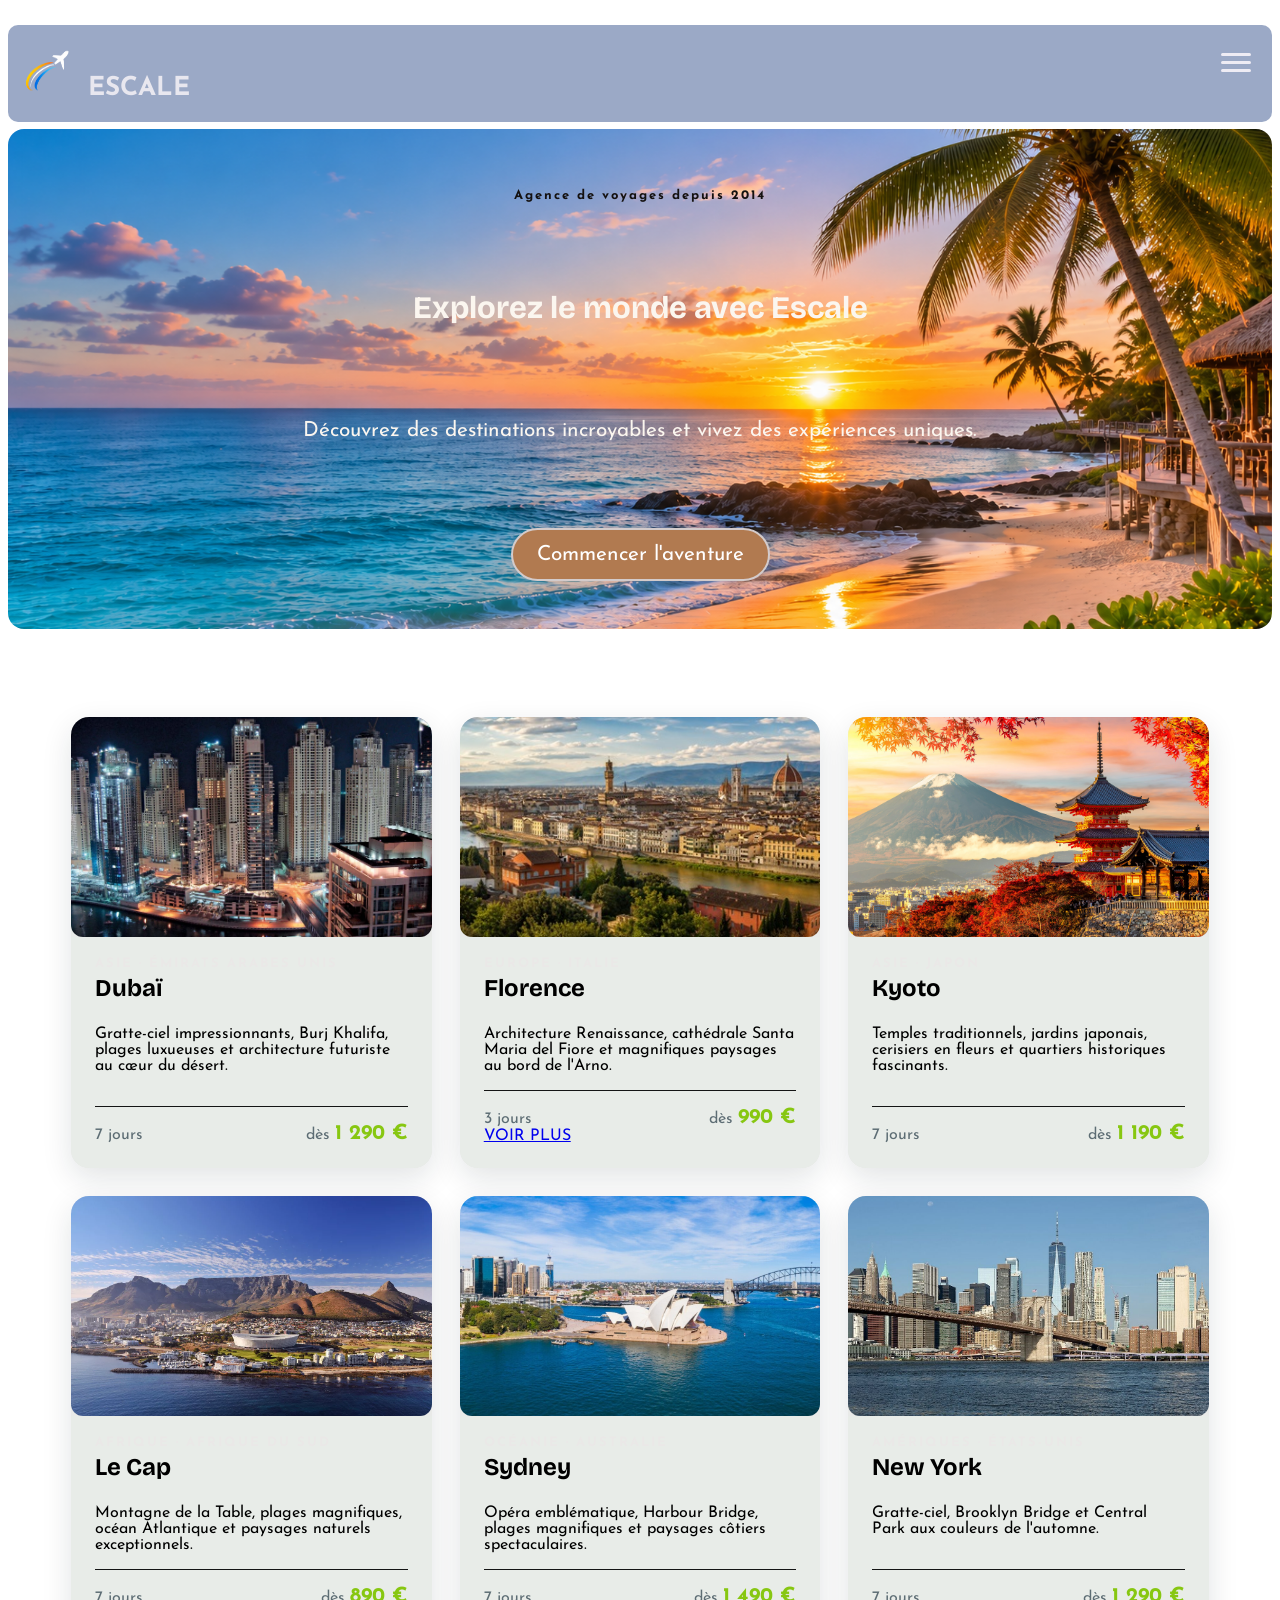
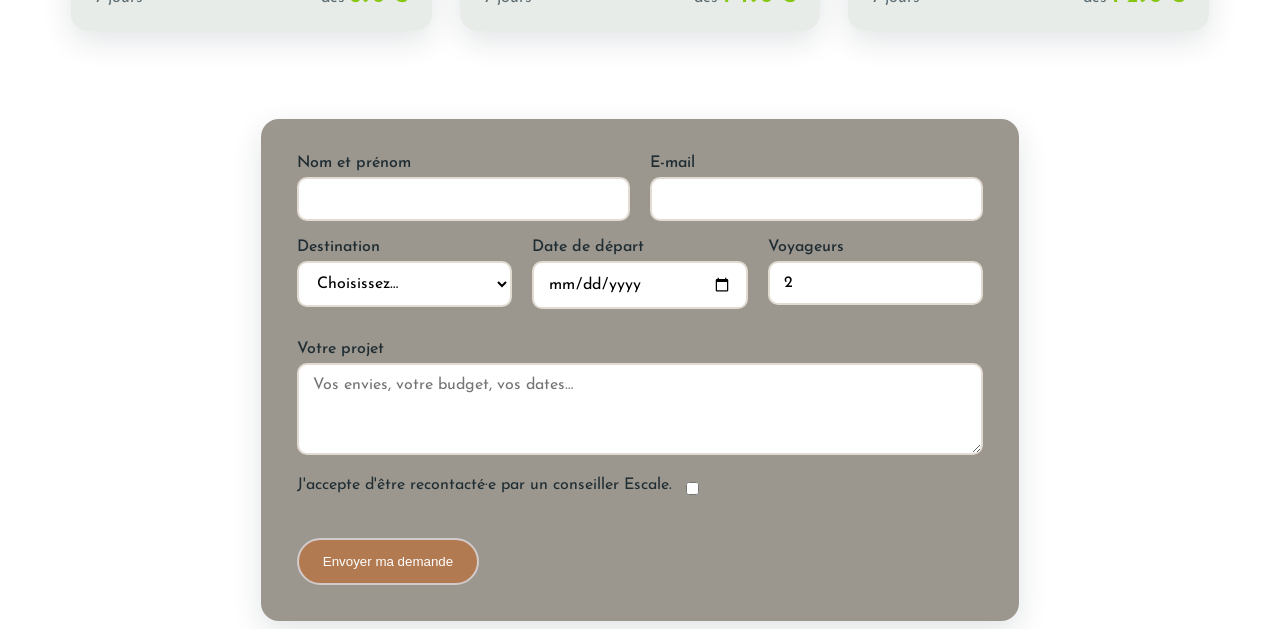
==== index.html @ 0f48ea30 "commit 2" ====
<!DOCTYPE html>
<html lang="en">
   <head>
      <meta charset="UTF-8">
      <meta name="viewport" content="width=device-width, initial-scale=1.0">
      <link rel="preconnect" href="https://fonts.googleapis.com">
      <link rel="preconnect" href="https://fonts.gstatic.com" crossorigin>
      <link href="https://fonts.googleapis.com/css2?family=Bricolage+Grotesque :opsz,wght@12..96,200..800&family=Josefin+Sans:ital,wght@0,100..700;1,100..700&display=swap" rel="stylesheet"> 
      <title>Bachir</title>
      <link rel="icon" href="img/logo.png">
      <link rel="stylesheet" href="css/style.css">
      <meta name="Agence" content="Un site de voyage">
      <script src="js/script.js" defer></script> 
   </head>
   <body>
       <header>
           <a href="#" class="logo">
                <img src="img/logo.png" alt="" width="50" height="50">
                <span>Escale</span>
           </a>
  
            <button class="burger">
             <span></span>
              <span></span>
             <span></span>
            </button>
    
            <button class="Fermer" id="Fermer">
              <svg xmlns="http://www.w3.org/2000/svg" viewBox="0 0 24 24" height="24px" width="24px" fill="#000000">
              <path d="M6.4,19L5,17.6L10.6,12L5,6.4L6.4,5L12,10.6L17.6,5L19,6.4L13.4,12L19,17.6L17.6,19L12,13.4L6.4,19Z"/>
              </svg>
            </button>

            <nav class="menu" id="menu" >
                <ul>
                  <li><a href="#Accueil">Accueil</a></li>
                  <li><a href="#destinations">Destinations</a></li>
                  <li><a href="#apropos">À propos</a></li>
                  <li><a href="#FAQ">Contact</a></li>
                </ul>
            </nav> 
       </header>
        <main>
            <section class="hero" id="Accueil">
                <div> <p class="surtitre">Agence de voyages depuis 2014</p></div>
                <div > <h1>Explorez le monde avec Escale</h1></div>
                <div><p class="hero-texte"> Découvrez des destinations incroyables et vivez des expériences uniques.</p></div>
                <div>  <a href="#destinations" class="bouton">Commencer l'aventure</a></div>
            </section>

            <section id="destinations">
               <div class="cartes"> 
                  
                    <article class="carte">
                      <img src="img/dubai0.webp" alt="La skyline de Dubaï avec le Burj Khalifa et les gratte-ciel modernes" width="1200" height="800" loading="lazy">
                       <div class="carte-contenu">
                           <p class="etiquette">Asie · Émirats arabes unis</p>
                           <h3>Dubaï</h3>
                           <p>Gratte-ciel impressionnants, Burj Khalifa, plages luxueuses et architecture futuriste au cœur du désert.</p>
                           <p class="prix"><span>7 jours</span> <span>dès <strong>1 290 €</strong></span></p>
                       </div>
                    </article>

                    <article class="carte">
                       <img src="img/florence0.jpg" alt="La cathédrale Santa Maria del Fiore et les toits historiques de Florence" width="1200" height="800" loading="lazy">
                       <div class="carte-contenu">
                           <p class="etiquette">Europe · Italie</p>
                          <h3>Florence</h3>
                          <p>Architecture Renaissance, cathédrale Santa Maria del Fiore et magnifiques paysages au bord de l'Arno.</p>
                          <p class="prix"> <span>3 jours</span><span>dès <strong>990 €</strong></span></p>
                          <a href="destination1.html">VOIR PLUS</a>
                       </div>
                   </article>

                    <article class="carte">
                      <img src="img/kyoto.jpg" alt="Temple traditionnel et pagode dans les rues historiques de Kyoto" width="1200" height="800" loading="lazy">
                       <div class="carte-contenu">
                          <p class="etiquette">Asie · Japon</p>
                          <h3>Kyoto</h3>
                          <p>Temples traditionnels, jardins japonais, cerisiers en fleurs et quartiers historiques fascinants.</p>
                          <p class="prix"><span>7 jours</span> <span>dès <strong>1 190 €</strong></span></p>
                       </div>
                   </article>

                   <article class="carte">
                       <img src="img/cap.webp" alt="Le Cap en Afrique du Sud avec la montagne de la Table et l'océan" width="1200" height="800" loading="lazy">
                       <div class="carte-contenu">
                           <p class="etiquette">Afrique · Afrique du Sud</p>
                           <h3>Le Cap</h3>
                           <p>Montagne de la Table, plages magnifiques, océan Atlantique et paysages naturels exceptionnels.</p>
                           <p class="prix"><span>7 jours</span> <span>dès <strong>890 €</strong></span></p>
                        </div>
                   </article>

                   <article class="carte">
                      <img src="img/sydney.jpg" alt="L'opéra de Sydney et le Harbour Bridge au bord de la baie" width="1200" height="800" loading="lazy">
                       <div class="carte-contenu">
                           <p class="etiquette">Océanie · Australie</p>
                           <h3>Sydney</h3>
                           <p>Opéra emblématique, Harbour Bridge, plages magnifiques et paysages côtiers spectaculaires.</p>
                           <p class="prix"><span>7 jours</span> <span>dès <strong>1 490 €</strong></span></p>
                       </div>
                    </article>

                   <article class="carte">
                      <img src="img/new-york.jpg" alt="Le pont de Brooklyn et les gratte-ciel de Manhattan" width="1200" height="800" loading="lazy">
                      <div class="carte-contenu">
                          <p class="etiquette">Amériques · États-Unis</p>
                          <h3>New York</h3>
                          <p>Gratte-ciel, Brooklyn Bridge et Central Park aux couleurs de l'automne.</p>
                          <p class="prix"><span>7 jours</span> <span>dès <strong>1 290 €</strong></span></p>
                          </div>
                   </article>

                </div>
            </section> 
            <form class="formulaire" id="formulaire" action="#">
               <div class="ligne">
                   <div class="champ">
                       <label for="nom">Nom et prénom</label>
                       <input type="text" id="nom" name="nom" autocomplete="name" required>
                   </div>
                   <div class="champ">
                       <label for="email">E-mail</label>
                       <input type="email" id="email" name="email" autocomplete="email" required>
                    </div>
                </div>
                <div class="ligne">
                   <div class="champ">
                       <label for="destination">Destination</label>
                       <select id="destination" name="destination" required>
                           <option value="">Choisissez…</option>
                           <option value="kyoto">Kyoto</option>
                           <option value="dubai">Dubaï</option>
                           <option value="florence">Florence</option>
                           <option value="le-cap">Le Cap</option>
                           <option value="sydney">Sydney</option>
                           <option value="new-york">New York</option>
                           <option value="autre">Autre / je ne sais pas encore</option>
                       </select>
                       <p class="erreur" id="erreur-destination"></p>
                   </div>
                   <div class="champ">
                       <label for="depart">Date de départ</label>
                       <input type="date" id="depart" name="depart">
                   </div>
                   <div class="champ">
                       <label for="voyageurs">Voyageurs</label>
                       <input type="number" id="voyageurs" name="voyageurs" min="1" max="7" value="2">
                   </div>
                </div>
                <div class="champ">
                  <label for="message">Votre projet</label>
                  <textarea id="message" name="message" rows="4" placeholder="Vos envies, votre budget, vos dates…"></textarea>
                </div>
                <div class="case">
                    <label for="accord">J'accepte d'être recontacté·e par un conseiller Escale.</label>
                    <input type="checkbox" id="accord" name="accord" required>
                </div>
                <button class="bouton" type="submit">Envoyer ma demande</button>
            </form>
       </main>
       <footer>
        
       </footer>
    </body>
</html>
---- css/style.css ----
:root {
  --primaire: #74a40b;
  --accent: #87c711;
  --sombre: #10242b;
  --sable: #fbf6ef;
  --texte: #1f2d33;
  --gris: #5d6d74;
  --titres: "Playfair Display", Georgia, serif;
  --corps: "Poppins", Arial, sans-serif;
  --rayon: 18px;
  --ombre: 0 10px 30px rgba(16, 36, 43, 0.12);
}

body {
    font-family: "Josefin Sans", sans-serif;
}

h1, h2, h3 {
    font-family: "Bricolage Grotesque", sans-serif;
}



/* RÈGLES GÉNÉRALES */
* {
    box-sizing: border-box;
}

/* HEADER */
header {
    display: flex;
    justify-content: space-between;
    align-items: start;
    padding: 20px 1%;
    position: relative;
    background-color: #9ba9c6;
    border-radius: 10px;
    position: sticky;
    top: 0px;
    z-index: 100;
    margin-bottom:none;
    margin-top: 2%;
}

/* LOGO */
.logo {
    font-size: 26px;
    font-weight: bold;
    text-decoration: none;
}
.logo span{
    background-color: none ;
    border-radius: 16px;
    padding: 9px;
    color: #e8e7ef;
    text-transform: uppercase;
}


/* BOUTON BURGER */
.burger {
    display: flex;
    flex-direction: column;
    gap: 5px;
    padding: 8px;
    border: none;
    background: none;
    cursor: pointer;
}
.burger.out{
    display: none;
}

.burger span {
    display: block;
    width: 30px;
    height: 3px;
    background-color: #eeecf4;
    border-radius: 5px;
}
.Fermer {
    display: none;
}
.Fermer.int{
    display: block;
}


/* MENU */
.menu {
    display: none;
    position: absolute;
    top: 60%;
    right: 0%;
    width: 150px;
    padding: 12px;
    background-color: #b3c5d1;
    opacity: 0.85;
    border: 2px solid #e8e7ef;
    border-radius: 12px;
    z-index: 100;
    
}

/* OUVERTURE DU MENU */
.menu.ouvert {
    display: block;
}

/* LISTE */
.menu ul {
    list-style: none;
    margin: 0;
    padding: 0;
}

/* LIENS */
.menu a {
    display: block;
    padding: 14px;
    color: #0e0d10;
    text-decoration: none;
    border-radius: 8px;
    transition: background-color 0.3s, color 0.3s;
}

/* SURVOL */
.menu a:hover {
    background-color: #7d0a36;
    color: white;
}


.hero {
    display: flex;
    flex-direction: column;
    justify-content: space-evenly;
    align-items: center;
    background: url("../img/vue.png");
    background-size: cover;
    background-position: center;
    border-radius: 16px;
    height: 500px;
    margin-top: 0.5%;
    font-size: 130%;
    color: #fbf6ef;
    margin-bottom: 2%;
}
.bouton{
    text-decoration: none;
    padding: 10px;
    background: transparent;
    border-radius: 30px;
    border: 2px solid rgb(211, 203, 203);
    color: #e8e7ef;
}
.bouton:hover{
    background: #1f2d33;
}
#destinations{
   display: flex;
   justify-content: center;
   align-items: center;
}
#destinations h2 {
    border-radius: 16px;
    background-color: #87c711;
    margin-bottom: 5%;
}



.cartes {
  display: flex;
  flex-wrap: wrap;
  gap: 28px;
  margin: 5%;
}

.carte {
  flex: 1 1 300px;
  display: flex;
  flex-direction: column;
  overflow: auto;
  border-radius: var(--rayon);
  background: rgb(233, 234, 232);
  box-shadow: var(--ombre);
  transition: transform 0.3s;
}

.carte:hover {
  transform: translateY(6px);
}

.carte img {
  width: 100%;
  height: 220px;
  object-fit: cover;
  border-radius: 12px;
}

.carte-contenu {
  flex: 1;
  display: flex;
  flex-direction: column;
  padding: 20px 24px 24px;
  background: #e8ece8;
}

.etiquette {
  margin: 0;
  color: var(--primaire);
  font-size: 0.8rem;
  font-weight: 600;
  letter-spacing: 0.08em;
  text-transform: uppercase;
}

.carte h3 {
  margin: 4px 0 8px;
  font-size: 1.5rem;
}

.prix {
  display: flex;
  justify-content: space-between;
  align-items: baseline;
  margin: 16px 0 0;
  margin-top: auto;
  padding-top: 16px;
  border-top: 1px solid #141515;
  color: var(--gris);
}

.prix strong {
  color: var(--accent);
  font-size: 1.3rem;
}

.formulaire {
  max-width: 760px;
  padding: 36px;
  border-radius: var(--rayon);
  background: rgb(155, 150, 142);
  color: var(--texte);
  box-shadow: var(--ombre);
  margin-left: 20%;
  margin-right: 20%;
  margin-top: 2%;
  margin-bottom: 0.1%;
}

.ligne {
  display: flex;
  flex-wrap: wrap;
  gap: 0 20px;
}

.champ {
  flex: 1 1 200px;
  margin-bottom: 18px;
}

.formulaire label {
  display: block;
  margin-bottom: 6px;
  font-weight: 500;
}

.formulaire input,
.formulaire select,
.formulaire textarea {
  width: 100%;
  padding: 12px 14px;
  border: 2px solid #e1dbd2;
  border-radius: 10px;
  background: white;
  font: inherit;
}
.formulaire input:focus,
.formulaire select:focus,
.formulaire textarea:focus {
  outline: none;
  border-color: var(--primaire);
}
.case {
  display: flex;
  align-items: flex-start;
  gap: 10px;
  margin-bottom: 22px;
}

.case label {
  display: inline;
  margin: 0;
  font-weight: 400;
}

.case input {
  width: auto;
  margin-top: 5px;
}


/* Destinations 1 */


/* STYLE GENERAL */

.page-destination {
    color: #20243a;
    background-color: #ffffff;
}

.page-destination img {
    width: 100%;
    display: block;
    object-fit: cover;
}

.page-destination h1,
.page-destination h2,
.page-destination h3,
.page-destination p {
    margin-top: 0;
}

/* BANDEAU PRINCIPAL */

.banniere {
    min-height: 480px;
    background:
        linear-gradient(rgba(0, 0, 0, 0.35), rgba(0, 0, 0, 0.45)),
        url("../img/florence2.jpg");
    background-size: cover;
    background-position: center;
    display: flex;
    align-items: center;
    padding: 50px 8%;
    color: white;
    border-radius: 6px 6px 24px 24px;
}

.banniere-contenu {
    max-width: 650px;
}

.banniere h1 {
    font-size: 64px;
    margin-bottom: 12px;
}

.banniere-contenu > p:not(.etiquette) {
    font-size: 22px;
}
.etiquette{
     font-size: 13px;
    font-weight: 700;
    letter-spacing: 2px;
    color: #eae8e7;

}


.surtitre {
    font-size: 13px;
    font-weight: 700;
    letter-spacing: 2px;
    color: #141110;
}

.banniere.etiquette {
    color: white;
}

.bouton {
    display: inline-block;
    margin-top: 18px;
    padding: 14px 24px;
    background-color: #b17a50;
    color: white;
    text-decoration: none;
    border-radius: 30px;
    transition: 0.3s;
}

.bouton:hover {
    background-color: #8e5b38;
    transform: translateY(-3px);
}

/* PRESENTATION */

.presentation {
    display: flex;
    align-items: center;
    gap: 50px;
    padding: 90px 8%;
}


.presentation-texte,
.presentation-image {
    flex: 1 1 300px;

}

.presentation-texte h2,
.section-titre h2,
.inclus h2 {
    font-size: 34px;
    margin-bottom: 20px;
}

.presentation-texte p:not(.surtitre) {
    line-height: 1.8;
    color: #666;
}

.presentation-image img {
    height: 350px;
    border-radius: 18px;
}

/* TITRES DE SECTION */

.section-titre {
    text-align: center;
    margin-bottom: 40px;
}

/* PROGRAMME */

.programme {
    padding: 12px;
    background-color: #f8e1bf;
    border-radius: 12px;
}


.jours {
    display: flex;
    flex-wrap: wrap;
    gap: 24px;
   
}

.jour {
    flex: 1 1 260px;
    background-color: white;
    border-radius: 14px;
    overflow: hidden;
    box-shadow: 0 4px 15px rgba(0, 0, 0, 0.06);
    transition: transform 0.3s;

}
.jour:hover{
  transform: translateY(-6px);
}

.jour img {
    height: 190px;
    border-radius: 8px;
}

.jour-contenu {
    padding: 22px;
}

.jour-contenu span {
    color: #b17a50;
    font-size: 13px;
    font-weight: bold;
}

.jour-contenu h3 {
    margin-top: 10px;
    margin-bottom: 12px;
}

.jour-contenu p {
    color: #666;
    line-height: 1.7;
}

/* CE QUI EST INCLUS */

.inclus {
    display: flex;
    align-items: center;
    gap: 50px;
    padding: 90px 8%;
}

.inclus-image,
.inclus-contenu {
    flex: 1 1 300px;
}

.inclus-image img {
    height: 380px;
    border-radius: 18px;
}

.inclus ul {
    padding-left: 22px;
    line-height: 2.5;
    color: #0a2389;
}

/* GALERIE */

.galerie-section {
    padding:auto;
    background-color: #f8f6f3;
}

.galerie {
    display: flex;
    flex-wrap: wrap;
    gap: 10px;
}

.galerie img {
    flex: 1 1 200px;
    width: 100%;
    height: 260px;
    border-radius: 14px;
}

/* TARIFS */

.tarifs {
    padding: 80px 8%;
}

.tableau-conteneur {
    max-width: 850px;
    margin: auto;
    overflow-x: auto;
}

.tarifs table {
    width: 100%;
    border-collapse: collapse;
    text-align: left;
}

.tarifs th,
.tarifs td {
    padding: 18px;
    border-bottom: 1px solid #ebc89d;
}

.tarifs th {
    background-color: #f3eee8;
    color: #65452f;
}

.tarifs tr:hover {
    background-color: #faf7f3;
}

.note-prix {
    text-align: center;
    color: #888;
    font-size: 13px;
    margin-top: 18px;
}

/* DEMANDE DE DEVIS */

.demande {
    text-align: center;
    padding: 70px 8%;
    background-color: #7ba6f0;
    border-radius: 12px;
}

.demande h2 {
    font-size: 32px;
     font-family: "Josefin Sans", sans-serif;
}

.demande p {
    color: #666;
}

.bouton-devis {
    margin-top: 15px;
    background: #efe9ed;
    color: #181513;
}
.bouton-devis:hover{
    background: wheat;
    color: #0a2389;
}

/* ADAPTATION AUX PETITS ECRANS */

@media (max-width: 700px) {

    .banniere {
        min-height: 380px;
        padding: 35px 6%;
    }

    .banniere h1 {
        font-size: 44px;
    }

    .presentation,
    .inclus {
        flex-direction: column;
        padding: 55px 6%;
    }

    .programme,
    .galerie-section,
    .tarifs {
        padding: 55px 6%;
    }

    .presentation-image,
    .inclus-image {
        width: 100%;
    }

    .presentation-image img,
    .inclus-image img {
        height: 280px;
    }

    .section-titre h2,
    .presentation-texte h2,
    .inclus h2 {
        font-size: 27px;
    }

}
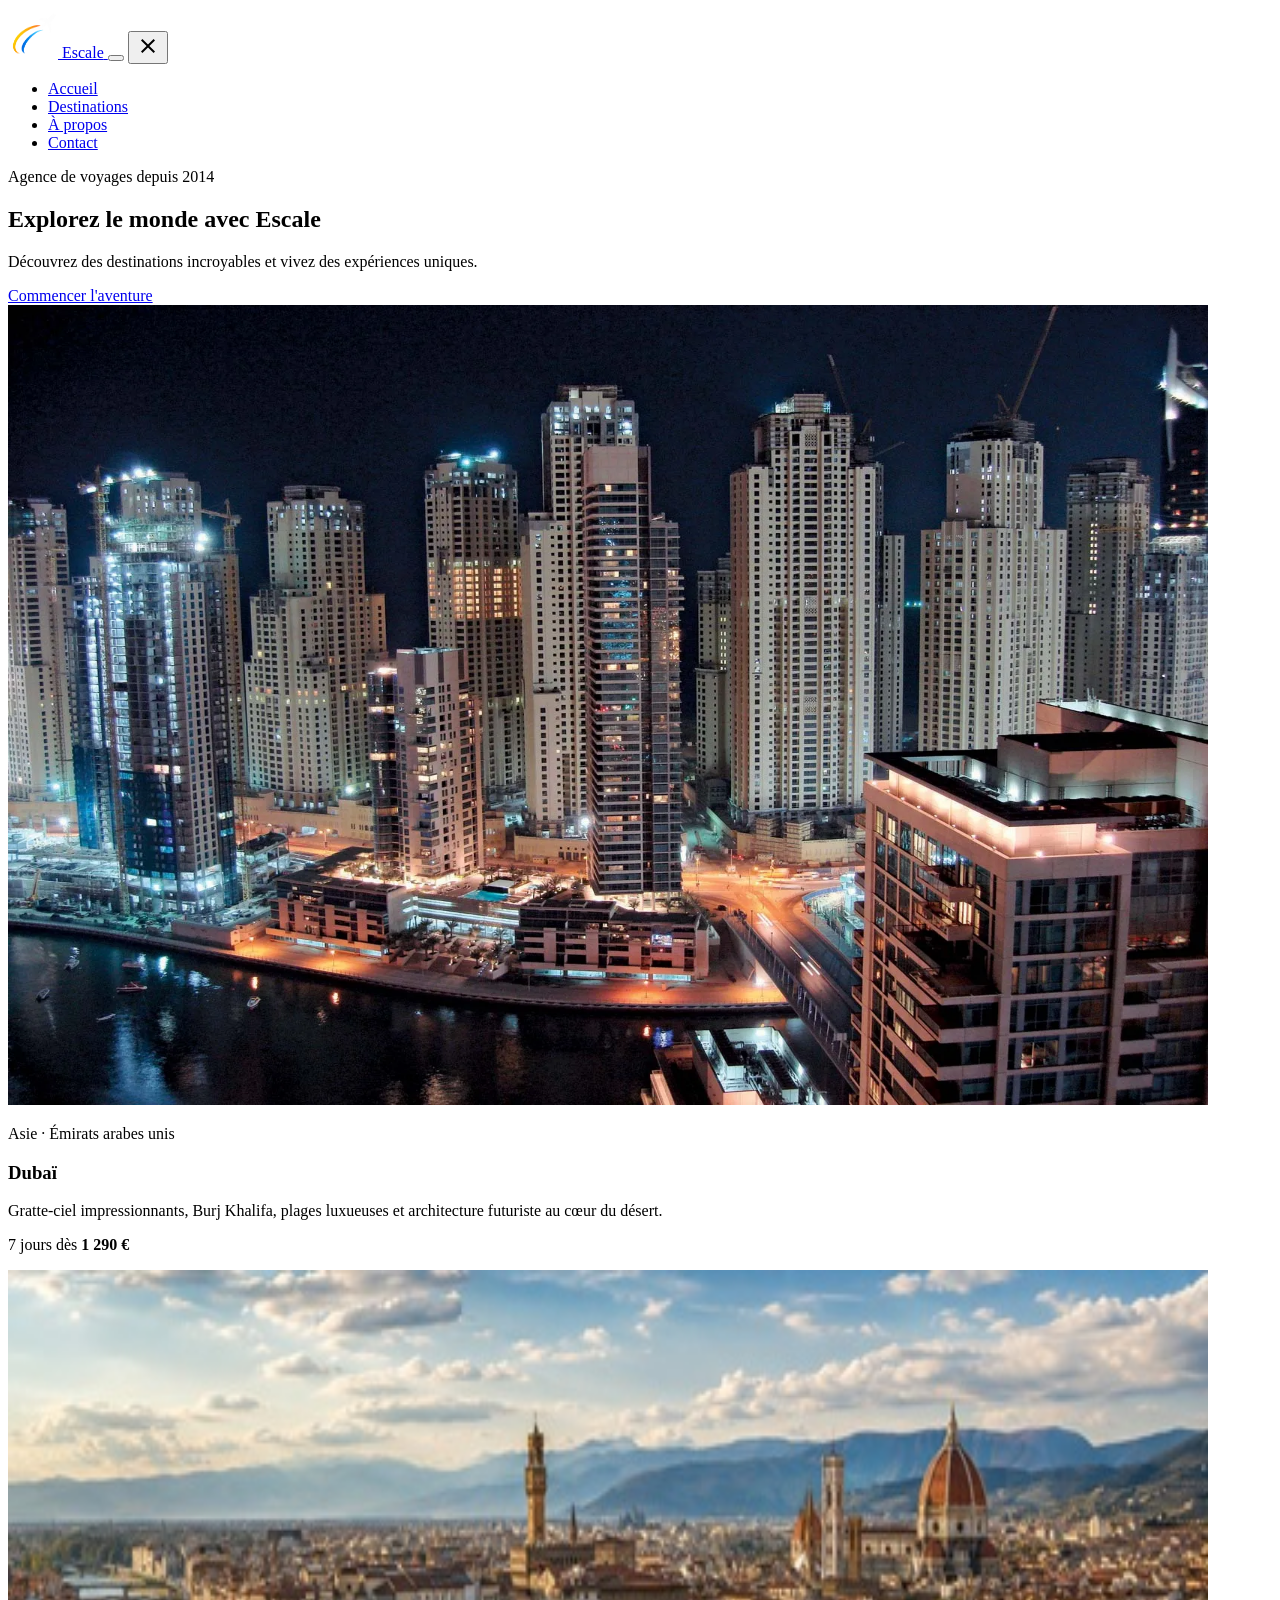
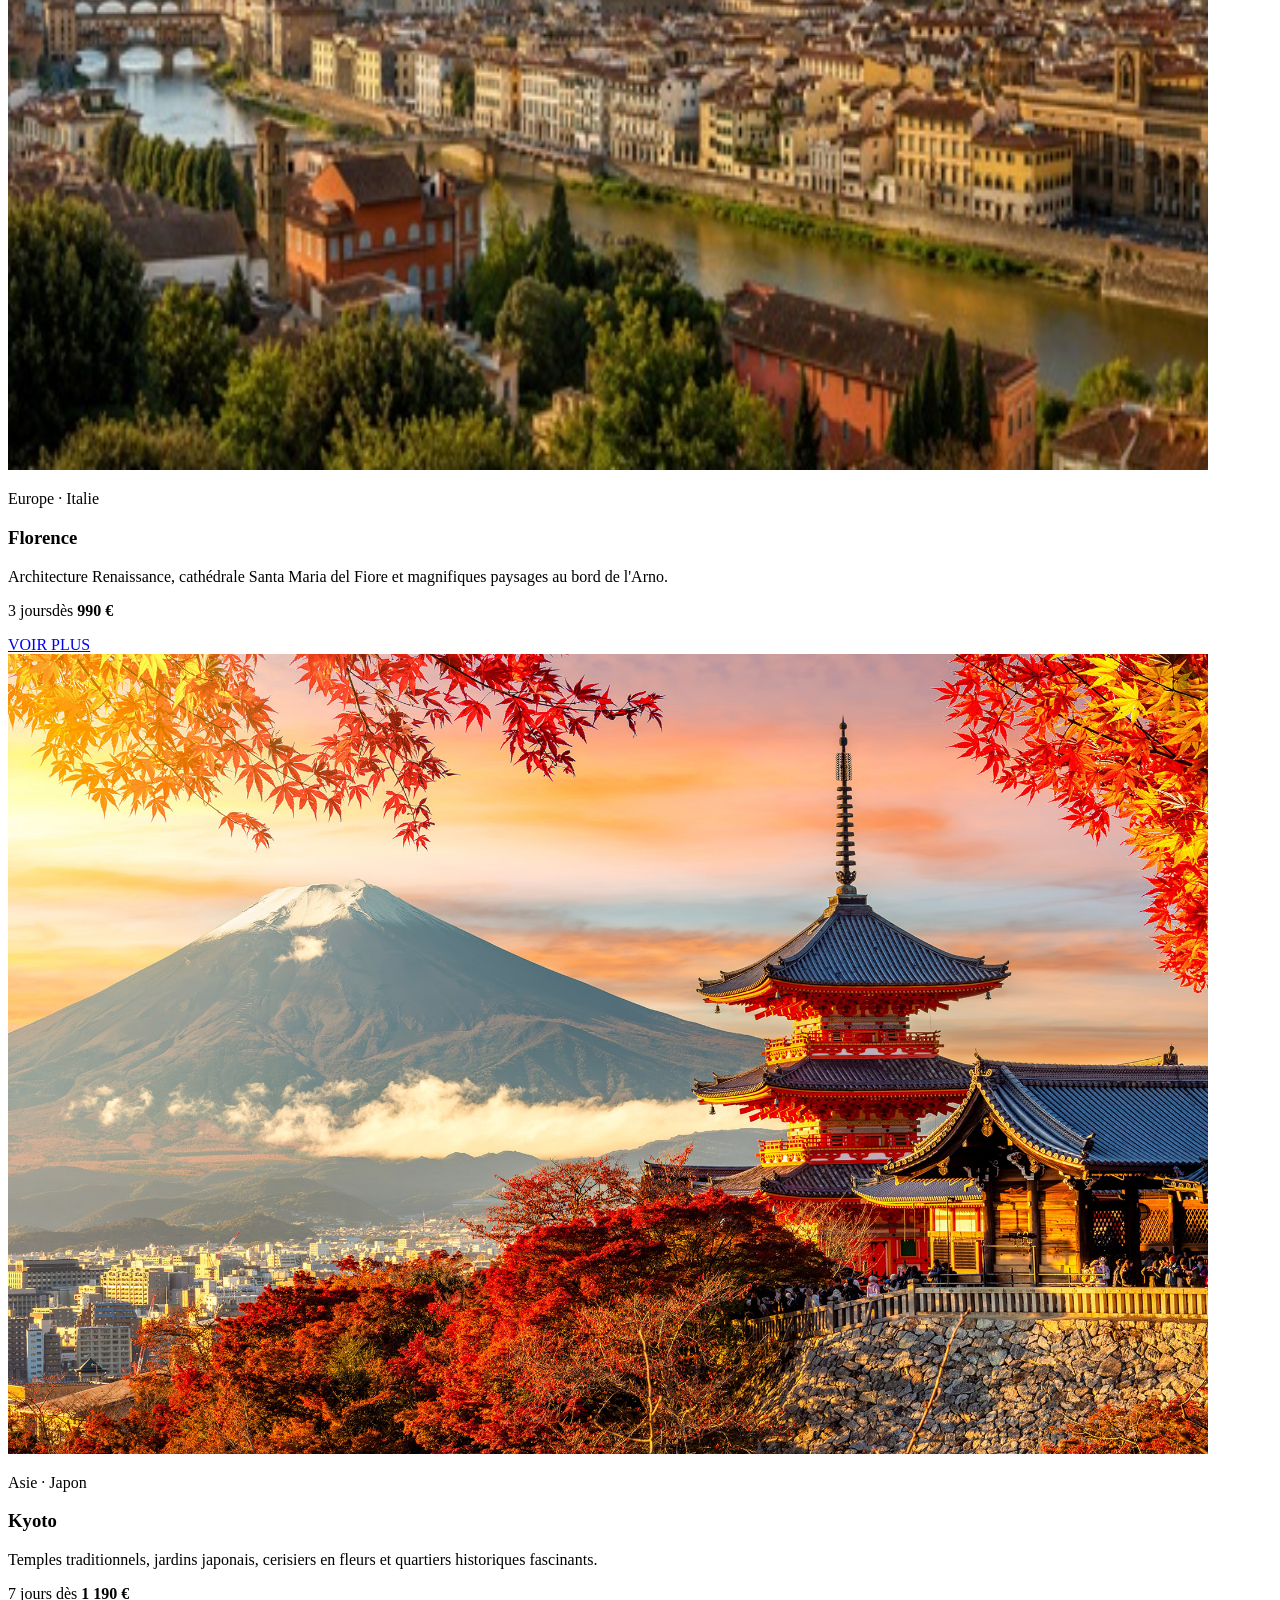
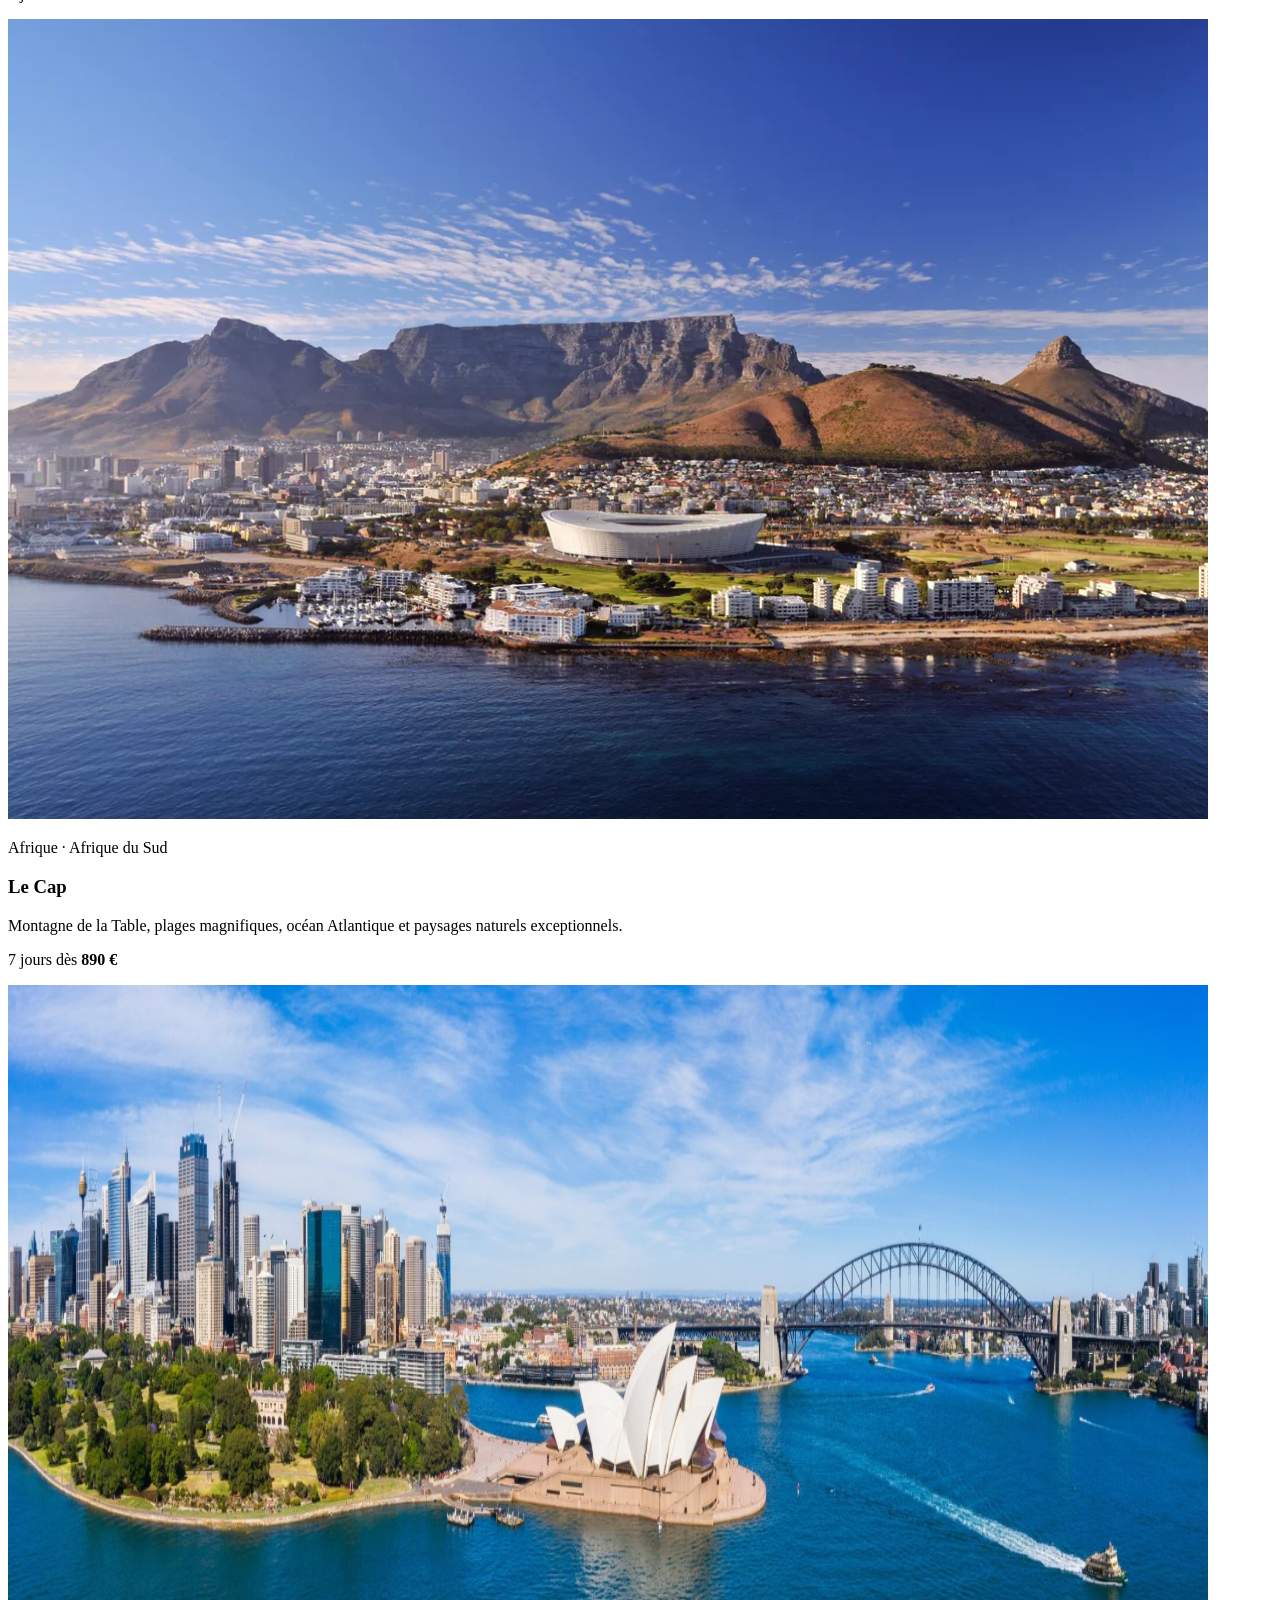
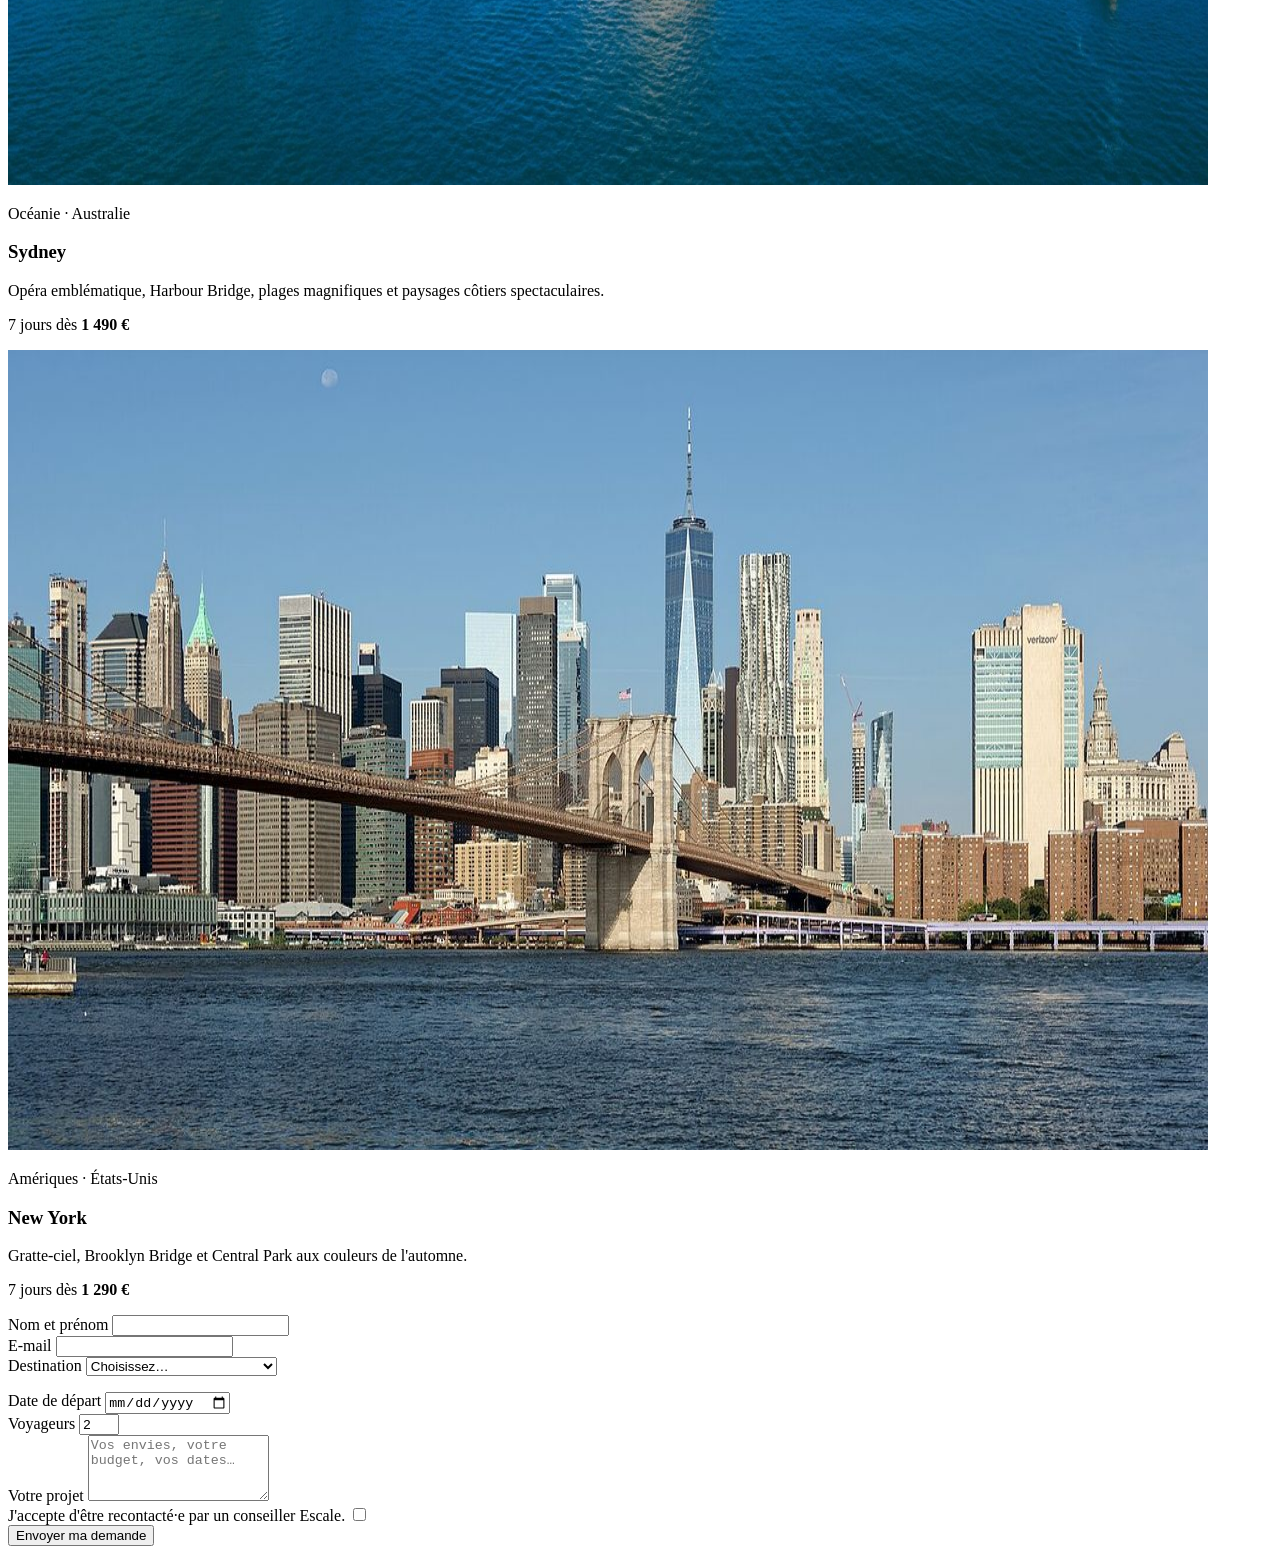
==== commit 87caeb49: "comit 4" ====
--- a/index.html
+++ b/index.html
@@ -8,7 +8,7 @@
       <link href="https://fonts.googleapis.com/css2?family=Bricolage+Grotesque :opsz,wght@12..96,200..800&family=Josefin+Sans:ital,wght@0,100..700;1,100..700&display=swap" rel="stylesheet"> 
       <title>Bachir</title>
       <link rel="icon" href="img/logo.png">
-      <link rel="stylesheet" href="css/style.css">
+      <link rel="stylesheet" href="css/feuille1.cssj">
       <meta name="Agence" content="Un site de voyage">
       <script src="js/script.js" defer></script> 
    </head>
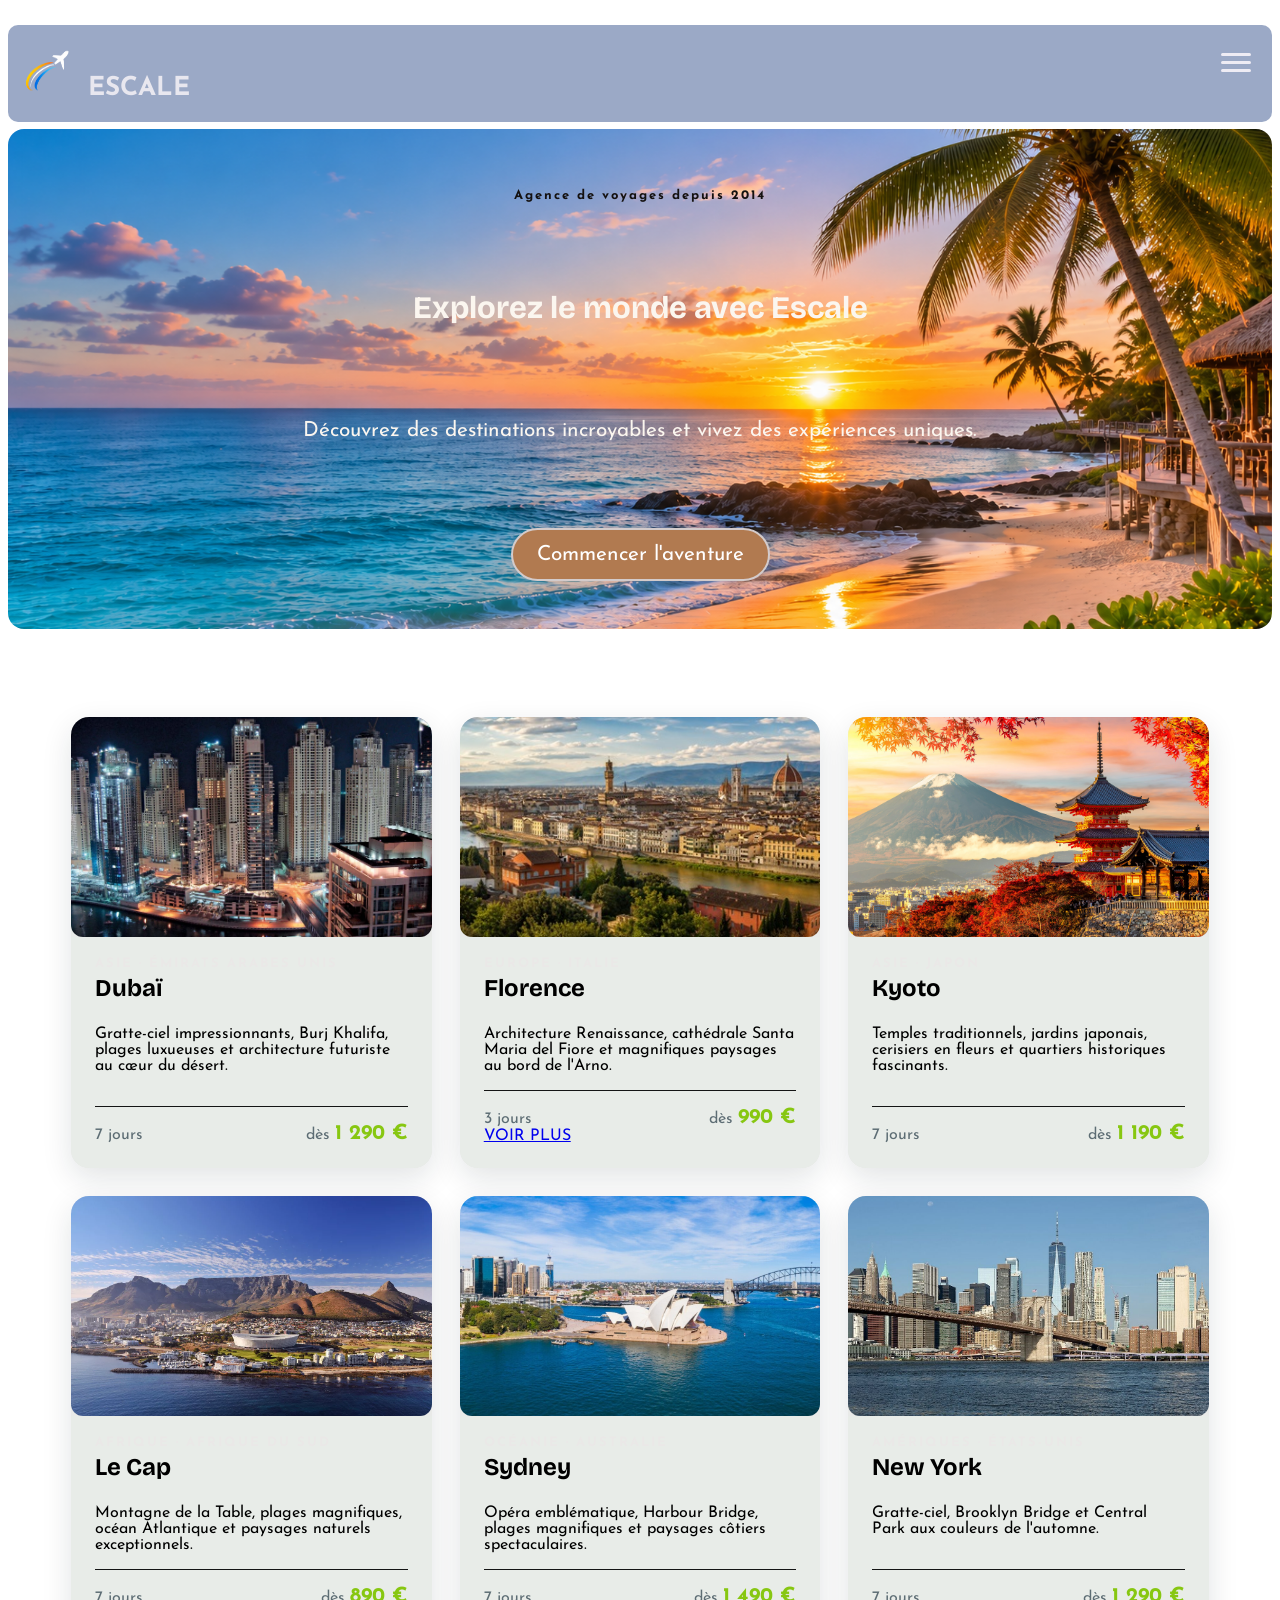
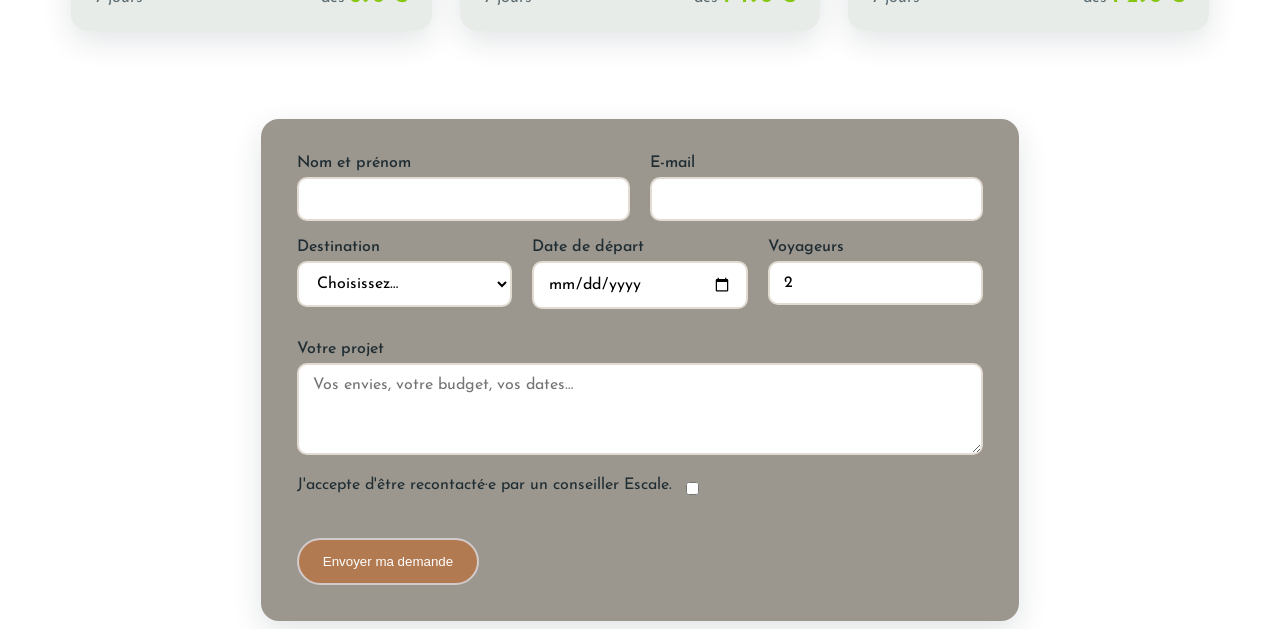
==== commit 0dd0af23: "comit 5" ====
--- a/index.html
+++ b/index.html
@@ -8,7 +8,7 @@
       <link href="https://fonts.googleapis.com/css2?family=Bricolage+Grotesque :opsz,wght@12..96,200..800&family=Josefin+Sans:ital,wght@0,100..700;1,100..700&display=swap" rel="stylesheet"> 
       <title>Bachir</title>
       <link rel="icon" href="img/logo.png">
-      <link rel="stylesheet" href="css/feuille1.cssj">
+      <link rel="stylesheet" href="css/feuille1.css">
       <meta name="Agence" content="Un site de voyage">
       <script src="js/script.js" defer></script> 
    </head>
--- a/css/feuille1.css
+++ b/css/feuille1.css
@@ -0,0 +1,651 @@
+
+:root {
+  --primaire: #74a40b;
+  --accent: #87c711;
+  --sombre: #10242b;
+  --sable: #fbf6ef;
+  --texte: #1f2d33;
+  --gris: #5d6d74;
+  --titres: "Playfair Display", Georgia, serif;
+  --corps: "Poppins", Arial, sans-serif;
+  --rayon: 18px;
+  --ombre: 0 10px 30px rgba(16, 36, 43, 0.12);
+}
+
+body {
+    font-family: "Josefin Sans", sans-serif;
+}
+
+h1, h2, h3 {
+    font-family: "Bricolage Grotesque", sans-serif;
+}
+
+
+
+/* RÈGLES GÉNÉRALES */
+* {
+    box-sizing: border-box;
+}
+
+/* HEADER */
+header {
+    display: flex;
+    justify-content: space-between;
+    align-items: start;
+    padding: 20px 1%;
+    position: relative;
+    background-color: #9ba9c6;
+    border-radius: 10px;
+    position: sticky;
+    top: 0px;
+    z-index: 100;
+    margin-bottom:none;
+    margin-top: 2%;
+}
+
+/* LOGO */
+.logo {
+    font-size: 26px;
+    font-weight: bold;
+    text-decoration: none;
+}
+.logo span{
+    background-color: none ;
+    border-radius: 16px;
+    padding: 9px;
+    color: #e8e7ef;
+    text-transform: uppercase;
+}
+
+
+/* BOUTON BURGER */
+.burger {
+    display: flex;
+    flex-direction: column;
+    gap: 5px;
+    padding: 8px;
+    border: none;
+    background: none;
+    cursor: pointer;
+}
+.burger.out{
+    display: none;
+}
+
+.burger span {
+    display: block;
+    width: 30px;
+    height: 3px;
+    background-color: #eeecf4;
+    border-radius: 5px;
+}
+.Fermer {
+    display: none;
+}
+.Fermer.int{
+    display: block;
+}
+
+
+/* MENU */
+.menu {
+    display: none;
+    position: absolute;
+    top: 60%;
+    right: 0%;
+    width: 150px;
+    padding: 12px;
+    background-color: #b3c5d1;
+    opacity: 0.85;
+    border: 2px solid #e8e7ef;
+    border-radius: 12px;
+    z-index: 100;
+    
+}
+
+/* OUVERTURE DU MENU */
+.menu.ouvert {
+    display: block;
+}
+
+/* LISTE */
+.menu ul {
+    list-style: none;
+    margin: 0;
+    padding: 0;
+}
+
+/* LIENS */
+.menu a {
+    display: block;
+    padding: 14px;
+    color: #0e0d10;
+    text-decoration: none;
+    border-radius: 8px;
+    transition: background-color 0.3s, color 0.3s;
+}
+
+/* SURVOL */
+.menu a:hover {
+    background-color: #7d0a36;
+    color: white;
+}
+
+
+.hero {
+    display: flex;
+    flex-direction: column;
+    justify-content: space-evenly;
+    align-items: center;
+    background: url("../img/vue.png");
+    background-size: cover;
+    background-position: center;
+    border-radius: 16px;
+    height: 500px;
+    margin-top: 0.5%;
+    font-size: 130%;
+    color: #fbf6ef;
+    margin-bottom: 2%;
+}
+.bouton{
+    text-decoration: none;
+    padding: 10px;
+    background: transparent;
+    border-radius: 30px;
+    border: 2px solid rgb(211, 203, 203);
+    color: #e8e7ef;
+}
+.bouton:hover{
+    background: #1f2d33;
+}
+#destinations{
+   display: flex;
+   justify-content: center;
+   align-items: center;
+}
+#destinations h2 {
+    border-radius: 16px;
+    background-color: #87c711;
+    margin-bottom: 5%;
+}
+
+
+
+.cartes {
+  display: flex;
+  flex-wrap: wrap;
+  gap: 28px;
+  margin: 5%;
+}
+
+.carte {
+  flex: 1 1 300px;
+  display: flex;
+  flex-direction: column;
+  overflow: auto;
+  border-radius: var(--rayon);
+  background: rgb(233, 234, 232);
+  box-shadow: var(--ombre);
+  transition: transform 0.3s;
+}
+
+.carte:hover {
+  transform: translateY(6px);
+}
+
+.carte img {
+  width: 100%;
+  height: 220px;
+  object-fit: cover;
+  border-radius: 12px;
+}
+
+.carte-contenu {
+  flex: 1;
+  display: flex;
+  flex-direction: column;
+  padding: 20px 24px 24px;
+  background: #e8ece8;
+}
+
+.etiquette {
+  margin: 0;
+  color: var(--primaire);
+  font-size: 0.8rem;
+  font-weight: 600;
+  letter-spacing: 0.08em;
+  text-transform: uppercase;
+}
+
+.carte h3 {
+  margin: 4px 0 8px;
+  font-size: 1.5rem;
+}
+
+.prix {
+  display: flex;
+  justify-content: space-between;
+  align-items: baseline;
+  margin: 16px 0 0;
+  margin-top: auto;
+  padding-top: 16px;
+  border-top: 1px solid #141515;
+  color: var(--gris);
+}
+
+.prix strong {
+  color: var(--accent);
+  font-size: 1.3rem;
+}
+
+.formulaire {
+  max-width: 760px;
+  padding: 36px;
+  border-radius: var(--rayon);
+  background: rgb(155, 150, 142);
+  color: var(--texte);
+  box-shadow: var(--ombre);
+  margin-left: 20%;
+  margin-right: 20%;
+  margin-top: 2%;
+  margin-bottom: 0.1%;
+}
+
+.ligne {
+  display: flex;
+  flex-wrap: wrap;
+  gap: 0 20px;
+}
+
+.champ {
+  flex: 1 1 200px;
+  margin-bottom: 18px;
+}
+
+.formulaire label {
+  display: block;
+  margin-bottom: 6px;
+  font-weight: 500;
+}
+
+.formulaire input,
+.formulaire select,
+.formulaire textarea {
+  width: 100%;
+  padding: 12px 14px;
+  border: 2px solid #e1dbd2;
+  border-radius: 10px;
+  background: white;
+  font: inherit;
+}
+.formulaire input:focus,
+.formulaire select:focus,
+.formulaire textarea:focus {
+  outline: none;
+  border-color: var(--primaire);
+}
+.case {
+  display: flex;
+  align-items: flex-start;
+  gap: 10px;
+  margin-bottom: 22px;
+}
+
+.case label {
+  display: inline;
+  margin: 0;
+  font-weight: 400;
+}
+
+.case input {
+  width: auto;
+  margin-top: 5px;
+}
+
+
+/* Destinations 1 */
+
+
+/* STYLE GENERAL */
+
+.page-destination {
+    color: #20243a;
+    background-color: #ffffff;
+}
+
+.page-destination img {
+    width: 100%;
+    display: block;
+    object-fit: cover;
+}
+
+.page-destination h1,
+.page-destination h2,
+.page-destination h3,
+.page-destination p {
+    margin-top: 0;
+}
+
+/* BANDEAU PRINCIPAL */
+
+.banniere {
+    min-height: 480px;
+    background:
+        linear-gradient(rgba(0, 0, 0, 0.35), rgba(0, 0, 0, 0.45)),
+        url("../img/florence2.jpg");
+    background-size: cover;
+    background-position: center;
+    display: flex;
+    align-items: center;
+    padding: 50px 8%;
+    color: white;
+    border-radius: 6px 6px 24px 24px;
+}
+
+.banniere-contenu {
+    max-width: 650px;
+}
+
+.banniere h1 {
+    font-size: 64px;
+    margin-bottom: 12px;
+}
+
+.banniere-contenu > p:not(.etiquette) {
+    font-size: 22px;
+}
+.etiquette{
+     font-size: 13px;
+    font-weight: 700;
+    letter-spacing: 2px;
+    color: #eae8e7;
+
+}
+
+
+.surtitre {
+    font-size: 13px;
+    font-weight: 700;
+    letter-spacing: 2px;
+    color: #141110;
+}
+
+.banniere.etiquette {
+    color: white;
+}
+
+.bouton {
+    display: inline-block;
+    margin-top: 18px;
+    padding: 14px 24px;
+    background-color: #b17a50;
+    color: white;
+    text-decoration: none;
+    border-radius: 30px;
+    transition: 0.3s;
+}
+
+.bouton:hover {
+    background-color: #8e5b38;
+    transform: translateY(-3px);
+}
+
+/* PRESENTATION */
+
+.presentation {
+    display: flex;
+    align-items: center;
+    gap: 50px;
+    padding: 90px 8%;
+}
+
+
+.presentation-texte,
+.presentation-image {
+    flex: 1 1 300px;
+
+}
+
+.presentation-texte h2,
+.section-titre h2,
+.inclus h2 {
+    font-size: 34px;
+    margin-bottom: 20px;
+}
+
+.presentation-texte p:not(.surtitre) {
+    line-height: 1.8;
+    color: #666;
+}
+
+.presentation-image img {
+    height: 350px;
+    border-radius: 18px;
+}
+
+/* TITRES DE SECTION */
+
+.section-titre {
+    text-align: center;
+    margin-bottom: 40px;
+}
+
+/* PROGRAMME */
+
+.programme {
+    padding: 12px;
+    background-color: #f8e1bf;
+    border-radius: 12px;
+}
+
+
+.jours {
+    display: flex;
+    flex-wrap: wrap;
+    gap: 24px;
+   
+}
+
+.jour {
+    flex: 1 1 260px;
+    background-color: white;
+    border-radius: 14px;
+    overflow: hidden;
+    box-shadow: 0 4px 15px rgba(0, 0, 0, 0.06);
+    transition: transform 0.3s;
+
+}
+.jour:hover{
+  transform: translateY(-6px);
+}
+
+.jour img {
+    height: 190px;
+    border-radius: 8px;
+}
+
+.jour-contenu {
+    padding: 22px;
+}
+
+.jour-contenu span {
+    color: #b17a50;
+    font-size: 13px;
+    font-weight: bold;
+}
+
+.jour-contenu h3 {
+    margin-top: 10px;
+    margin-bottom: 12px;
+}
+
+.jour-contenu p {
+    color: #666;
+    line-height: 1.7;
+}
+
+/* CE QUI EST INCLUS */
+
+.inclus {
+    display: flex;
+    align-items: center;
+    gap: 50px;
+    padding: 90px 8%;
+}
+
+.inclus-image,
+.inclus-contenu {
+    flex: 1 1 300px;
+}
+
+.inclus-image img {
+    height: 380px;
+    border-radius: 18px;
+}
+
+.inclus ul {
+    padding-left: 22px;
+    line-height: 2.5;
+    color: #0a2389;
+}
+
+/* GALERIE */
+
+.galerie-section {
+    padding:auto;
+    background-color: #f8f6f3;
+}
+
+.galerie {
+    display: flex;
+    flex-wrap: wrap;
+    gap: 10px;
+}
+
+.galerie img {
+    flex: 1 1 200px;
+    width: 100%;
+    height: 260px;
+    border-radius: 14px;
+}
+
+/* TARIFS */
+
+.tarifs {
+    padding: 80px 8%;
+}
+
+.tableau-conteneur {
+    max-width: 850px;
+    margin: auto;
+    overflow-x: auto;
+}
+
+.tarifs table {
+    width: 100%;
+    border-collapse: collapse;
+    text-align: left;
+}
+
+.tarifs th,
+.tarifs td {
+    padding: 18px;
+    border-bottom: 1px solid #ebc89d;
+}
+
+.tarifs th {
+    background-color: #f3eee8;
+    color: #65452f;
+}
+
+.tarifs tr:hover {
+    background-color: #faf7f3;
+}
+
+.note-prix {
+    text-align: center;
+    color: #888;
+    font-size: 13px;
+    margin-top: 18px;
+}
+
+/* DEMANDE DE DEVIS */
+
+.demande {
+    text-align: center;
+    padding: 70px 8%;
+    background-color: #7ba6f0;
+    border-radius: 12px;
+}
+
+.demande h2 {
+    font-size: 32px;
+     font-family: "Josefin Sans", sans-serif;
+}
+
+.demande p {
+    color: #666;
+}
+
+.bouton-devis {
+    margin-top: 15px;
+    background: #efe9ed;
+    color: #181513;
+}
+.bouton-devis:hover{
+    background: wheat;
+    color: #0a2389;
+}
+
+/* ADAPTATION AUX PETITS ECRANS */
+
+@media (max-width: 700px) {
+
+    .banniere {
+        min-height: 380px;
+        padding: 35px 6%;
+    }
+
+    .banniere h1 {
+        font-size: 44px;
+    }
+
+    .presentation,
+    .inclus {
+        flex-direction: column;
+        padding: 55px 6%;
+    }
+
+    .programme,
+    .galerie-section,
+    .tarifs {
+        padding: 55px 6%;
+    }
+
+    .presentation-image,
+    .inclus-image {
+        width: 100%;
+    }
+
+    .presentation-image img,
+    .inclus-image img {
+        height: 280px;
+    }
+
+    .section-titre h2,
+    .presentation-texte h2,
+    .inclus h2 {
+        font-size: 27px;
+    }
+
+}
+
+
+
+
+
+
+
+
+
+
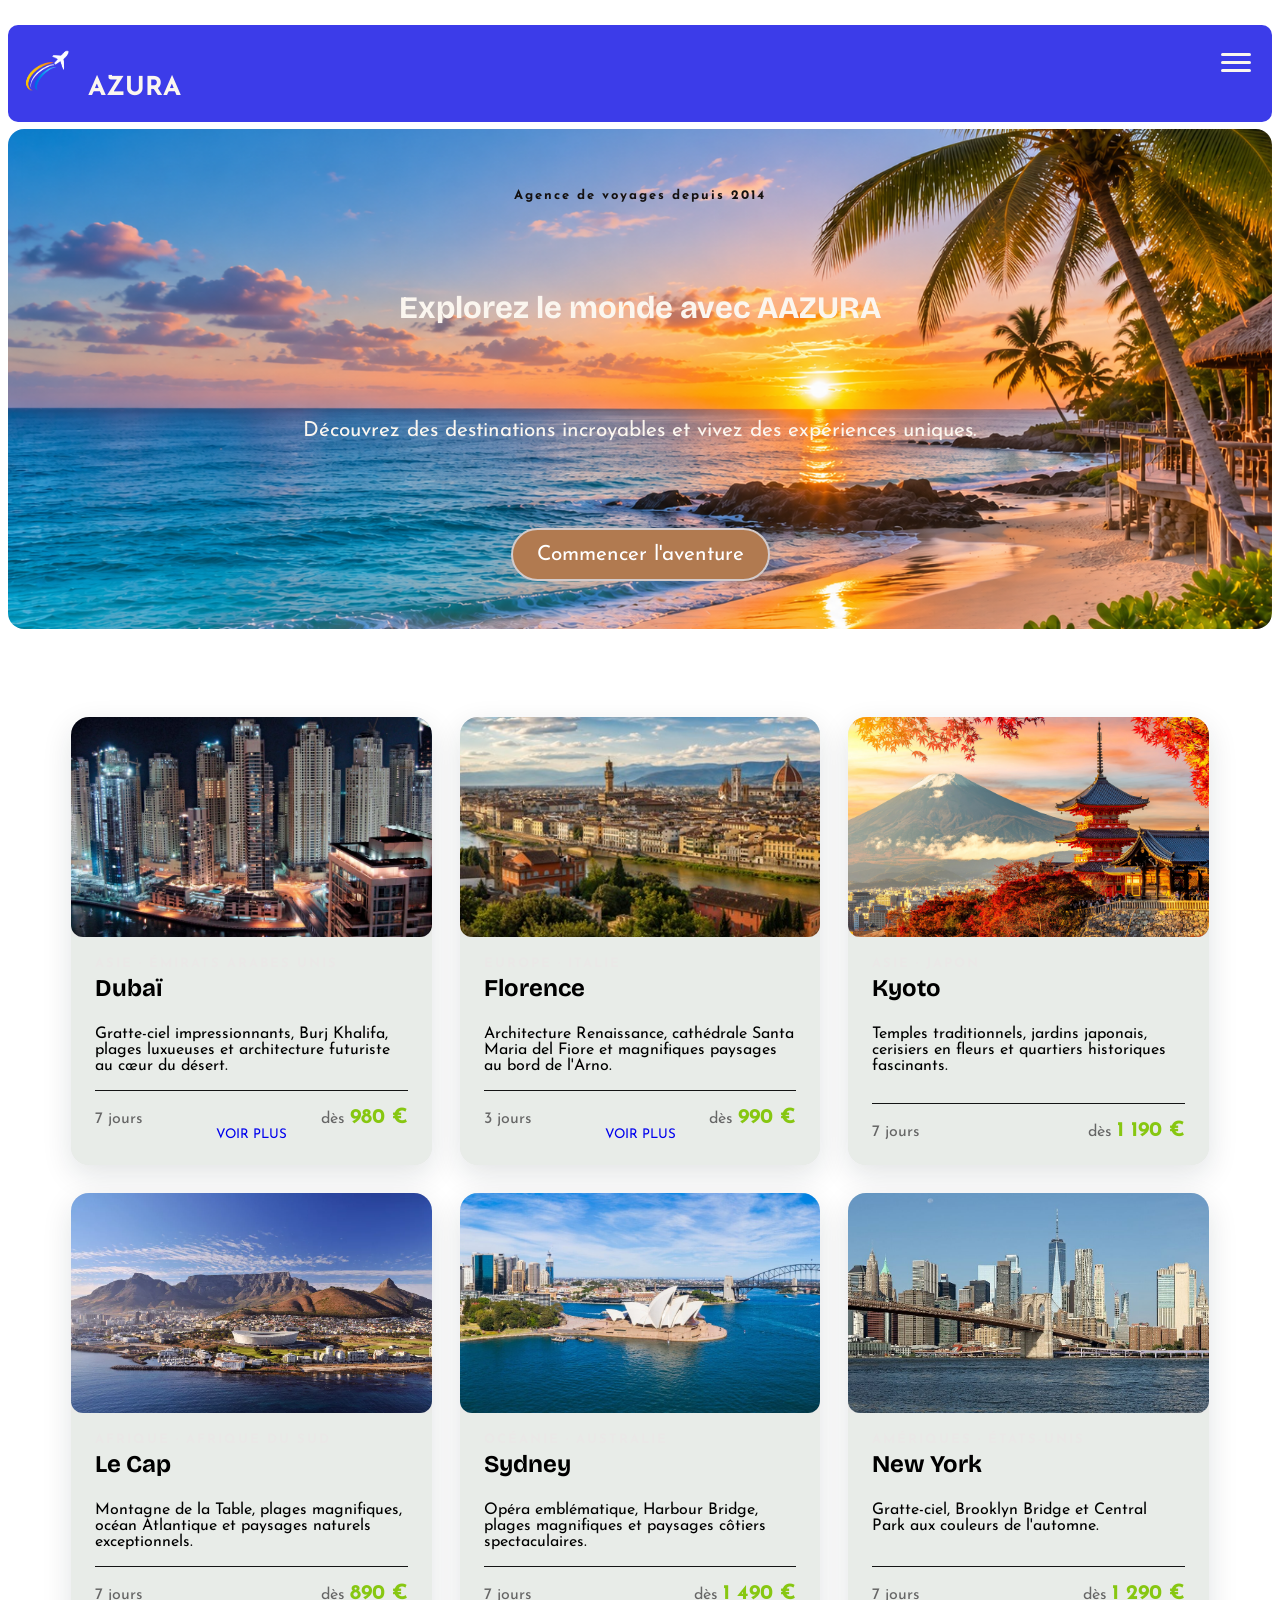
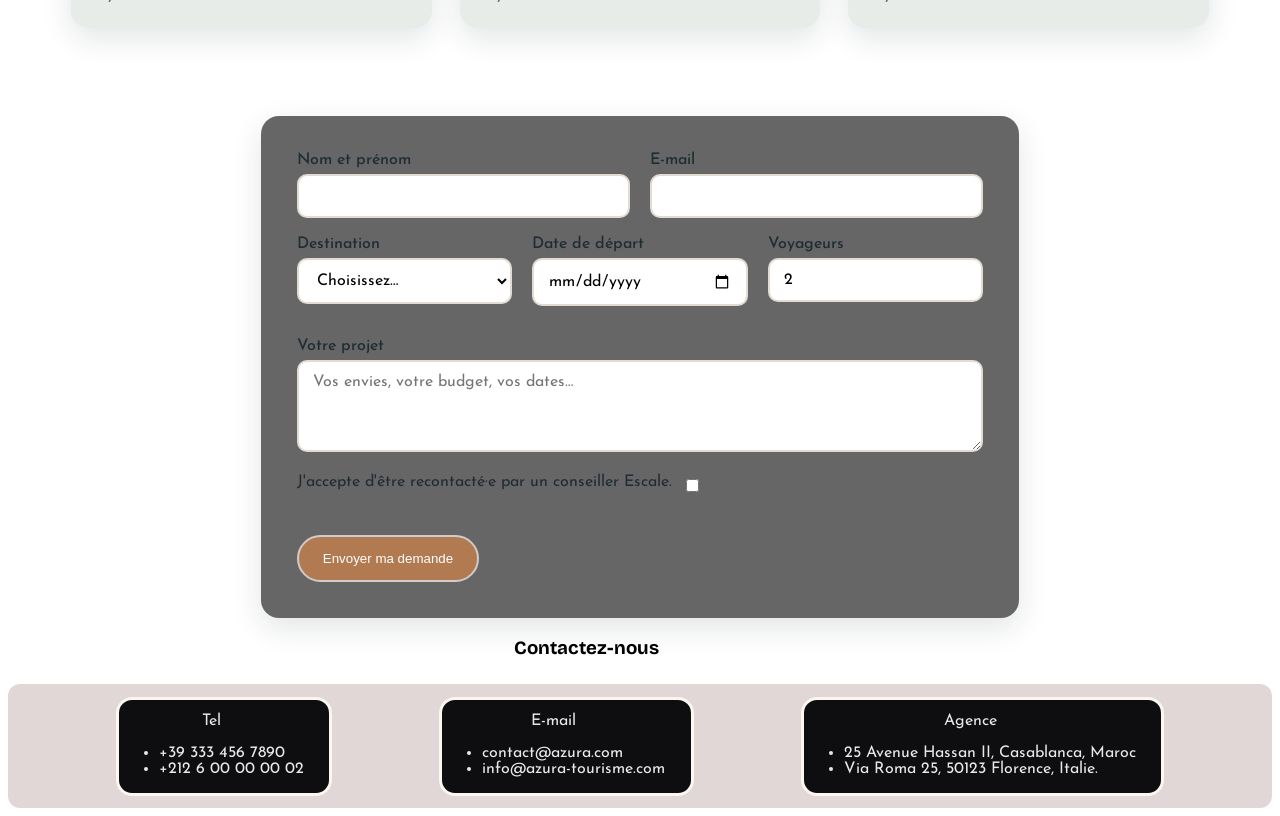
==== commit 7011107f: "comit 6" ====
--- a/index.html
+++ b/index.html
@@ -6,17 +6,19 @@
       <link rel="preconnect" href="https://fonts.googleapis.com">
       <link rel="preconnect" href="https://fonts.gstatic.com" crossorigin>
       <link href="https://fonts.googleapis.com/css2?family=Bricolage+Grotesque :opsz,wght@12..96,200..800&family=Josefin+Sans:ital,wght@0,100..700;1,100..700&display=swap" rel="stylesheet"> 
-      <title>Bachir</title>
+      <title>AZURA</title>
       <link rel="icon" href="img/logo.png">
       <link rel="stylesheet" href="css/feuille1.css">
       <meta name="Agence" content="Un site de voyage">
       <script src="js/script.js" defer></script> 
    </head>
    <body>
-       <header>
+        <header> 
+         <!-- --------------------------------entete et menu ------------------------------- -->
+
            <a href="#" class="logo">
                 <img src="img/logo.png" alt="" width="50" height="50">
-                <span>Escale</span>
+                <span>Azura</span>
            </a>
   
             <button class="burger">
@@ -34,20 +36,19 @@
             <nav class="menu" id="menu" >
                 <ul>
                   <li><a href="#Accueil">Accueil</a></li>
-                  <li><a href="#destinations">Destinations</a></li>
-                  <li><a href="#apropos">À propos</a></li>
-                  <li><a href="#FAQ">Contact</a></li>
+                  <li><a href="FAQ.html">FAQ</a></li>
                 </ul>
             </nav> 
        </header>
         <main>
+            <!-- ---------------------------image d'accueil------------------------------------ -->
             <section class="hero" id="Accueil">
                 <div> <p class="surtitre">Agence de voyages depuis 2014</p></div>
-                <div > <h1>Explorez le monde avec Escale</h1></div>
+                <div > <h1>Explorez le monde avec AAZURA</h1></div>
                 <div><p class="hero-texte"> Découvrez des destinations incroyables et vivez des expériences uniques.</p></div>
                 <div>  <a href="#destinations" class="bouton">Commencer l'aventure</a></div>
             </section>
-
+           <!-- ---------------------------------------------------destinations------------------------- -->
             <section id="destinations">
                <div class="cartes"> 
                   
@@ -57,7 +58,8 @@
                            <p class="etiquette">Asie · Émirats arabes unis</p>
                            <h3>Dubaï</h3>
                            <p>Gratte-ciel impressionnants, Burj Khalifa, plages luxueuses et architecture futuriste au cœur du désert.</p>
-                           <p class="prix"><span>7 jours</span> <span>dès <strong>1 290 €</strong></span></p>
+                           <p class="prix"><span>7 jours</span> <span>dès <strong>980 €</strong></span></p>
+                           <a href="destination2.html">VOIR PLUS</a>
                        </div>
                     </article>
 
@@ -114,6 +116,7 @@
 
                 </div>
             </section> 
+            <!-- ---------------------------------formulaire------------------------------------------------------ -->
             <form class="formulaire" id="formulaire" action="#">
                <div class="ligne">
                    <div class="champ">
@@ -159,9 +162,36 @@
                 </div>
                 <button class="bouton" type="submit">Envoyer ma demande</button>
             </form>
-       </main>
-       <footer>
+        </main>
+        <!-- --------------------------------------------footer-------------------------------------------------- -->
+        <footer>
+          <h3>Contactez-nous</h3>
+          <section class="pied">
+            <div class="p">
+                <div>Tel</div>
+                <ul>
+                    <li>+39 333 456 7890</li>
+                    <li>+212 6 00 00 00 02</li>
+                </ul>
+            </div>
+            <div class="p">
+                <div>E-mail</div>
+                <ul>
+                    <li>contact@azura.com</li>
+                    <li>info@azura-tourisme.com</li>
+                </ul>
+            </div>
+            <div class="p">
+                <div>Agence</div>
+                <ul>
+                    <li>25 Avenue Hassan II, Casablanca, Maroc</li>
+                    <li>Via Roma 25, 50123 Florence, Italie.</li>
+                </ul>
+
+            </div>
         
-       </footer>
+          </section>
+        
+        </footer>
     </body>
 </html>
--- a/css/feuille1.css
+++ b/css/feuille1.css
@@ -5,7 +5,7 @@
   --sombre: #10242b;
   --sable: #fbf6ef;
   --texte: #1f2d33;
-  --gris: #5d6d74;
+  --gris:#666;
   --titres: "Playfair Display", Georgia, serif;
   --corps: "Poppins", Arial, sans-serif;
   --rayon: 18px;
@@ -34,7 +34,7 @@
     align-items: start;
     padding: 20px 1%;
     position: relative;
-    background-color: #9ba9c6;
+    background-color: rgb(60, 60, 233);
     border-radius: 10px;
     position: sticky;
     top: 0px;
@@ -53,7 +53,7 @@
     background-color: none ;
     border-radius: 16px;
     padding: 9px;
-    color: #e8e7ef;
+    color:var(--sable);
     text-transform: uppercase;
 }
 
@@ -76,7 +76,7 @@
     display: block;
     width: 30px;
     height: 3px;
-    background-color: #eeecf4;
+    background-color: var(--sable);
     border-radius: 5px;
 }
 .Fermer {
@@ -97,7 +97,7 @@
     padding: 12px;
     background-color: #b3c5d1;
     opacity: 0.85;
-    border: 2px solid #e8e7ef;
+    border: 2px solid ;
     border-radius: 12px;
     z-index: 100;
     
@@ -168,6 +168,15 @@
     background-color: #87c711;
     margin-bottom: 5%;
 }
+article div a{
+    text-decoration: none;
+    display: flex;
+    justify-content: center;
+    align-items: baseline;
+    font-size: smaller;
+   
+    
+}
 
 
 
@@ -242,7 +251,7 @@
   max-width: 760px;
   padding: 36px;
   border-radius: var(--rayon);
-  background: rgb(155, 150, 142);
+  background: var(--gris);
   color: var(--texte);
   box-shadow: var(--ombre);
   margin-left: 20%;
@@ -526,7 +535,7 @@
     flex: 1 1 200px;
     width: 100%;
     height: 260px;
-    border-radius: 14px;
+    border-radius: 100px;
 }
 
 /* TARIFS */
@@ -596,56 +605,35 @@
     background: wheat;
     color: #0a2389;
 }
-
-/* ADAPTATION AUX PETITS ECRANS */
-
-@media (max-width: 700px) {
-
-    .banniere {
-        min-height: 380px;
-        padding: 35px 6%;
-    }
-
-    .banniere h1 {
-        font-size: 44px;
-    }
-
-    .presentation,
-    .inclus {
-        flex-direction: column;
-        padding: 55px 6%;
-    }
-
-    .programme,
-    .galerie-section,
-    .tarifs {
-        padding: 55px 6%;
-    }
-
-    .presentation-image,
-    .inclus-image {
-        width: 100%;
-    }
-
-    .presentation-image img,
-    .inclus-image img {
-        height: 280px;
-    }
-
-    .section-titre h2,
-    .presentation-texte h2,
-    .inclus h2 {
-        font-size: 27px;
-    }
-
-}
-
-
-
-
-
-
-
-
-
-
+footer h3{
+    margin-left: 40%;
+    margin-right: 43%;
+    background: none;
+    border-radius: 16px;
+   
+}
+
+.pied{
+    display: flex;
+    justify-content:space-evenly;
+    align-items: center;
+    background:  #e2d7d7 ;
+    margin-top: 2%;
+    padding-top: 1%;
+    box-sizing: content-box;
+    border-radius: 12px;
+}
+.p{
+    display: flex;
+    flex-direction: column;
+    justify-content: center;
+    align-items: center;
+    background: #0e0d10;
+    color: #eae8e7;
+    padding-top: 1%;
+    padding-right: 2%;
+    margin-bottom: 1%;
+    border-radius: 16px;
+    border: var(--sable)solid;
+
+}
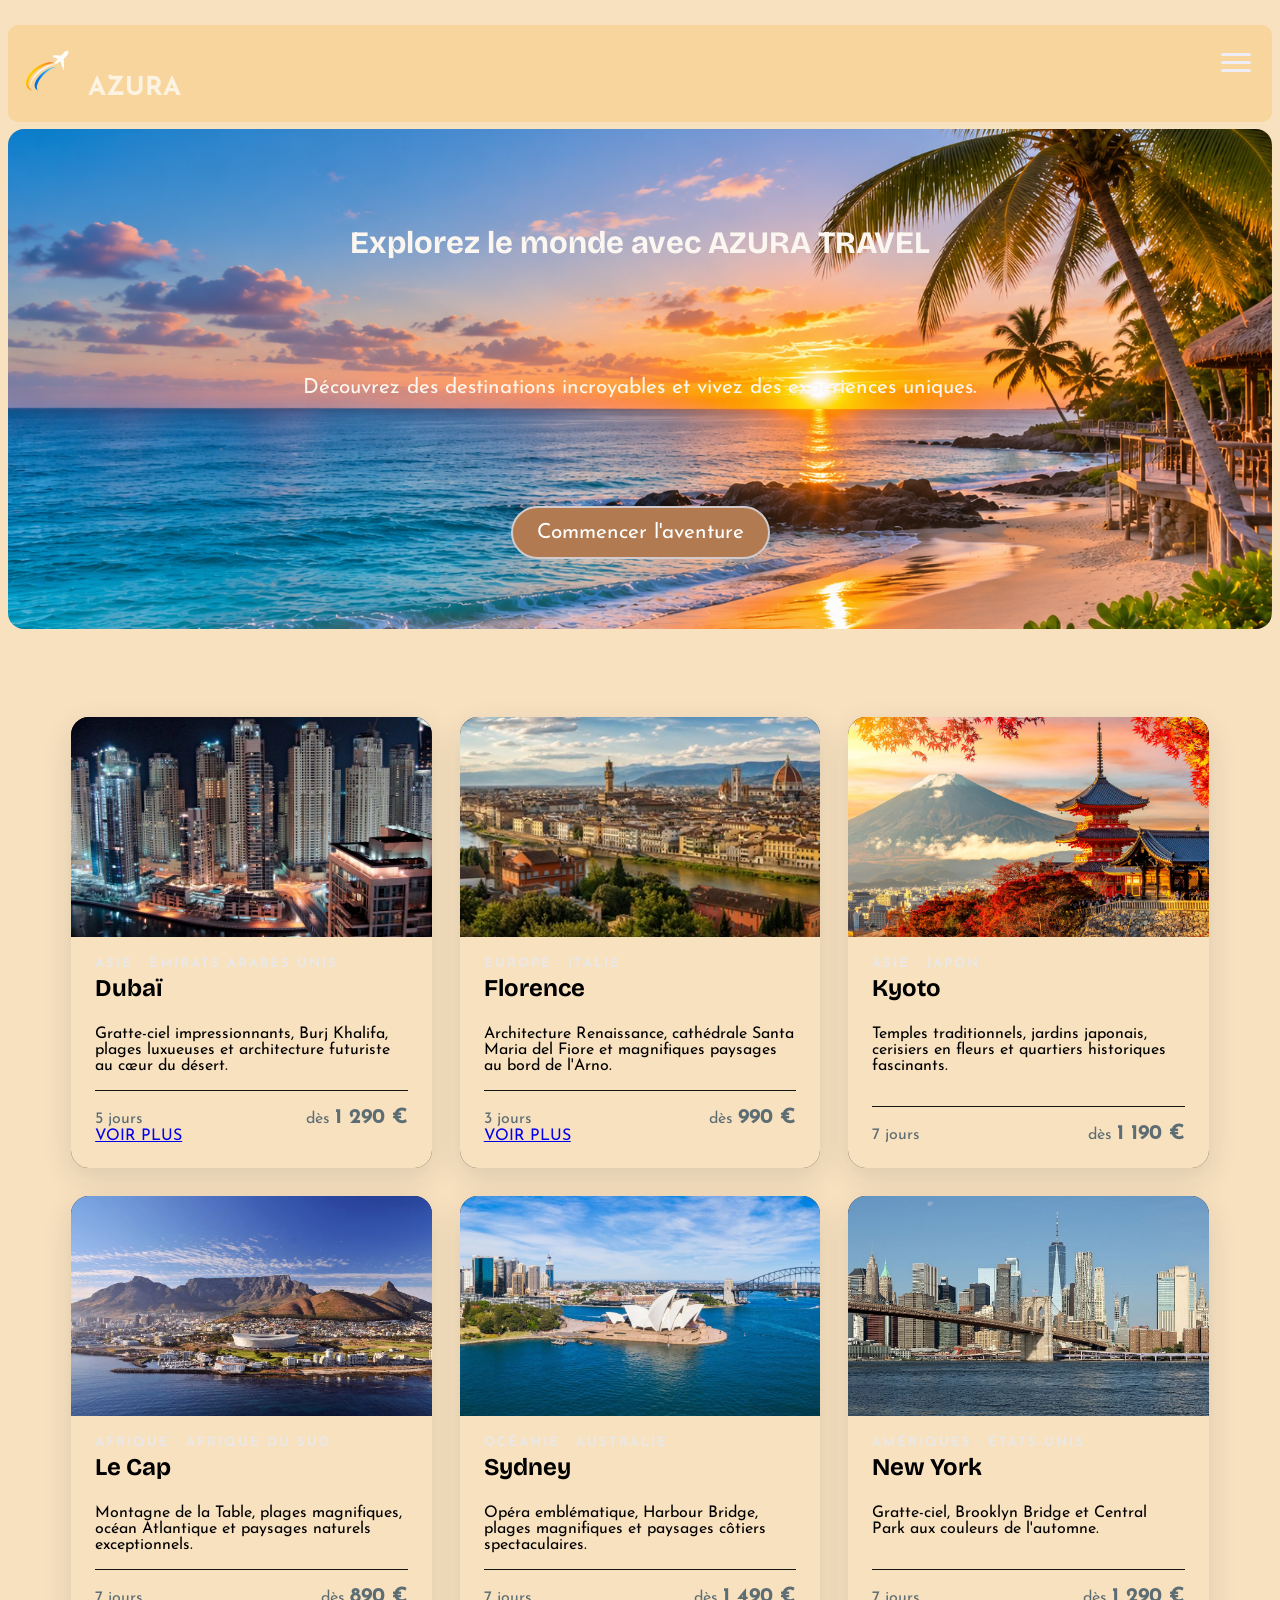
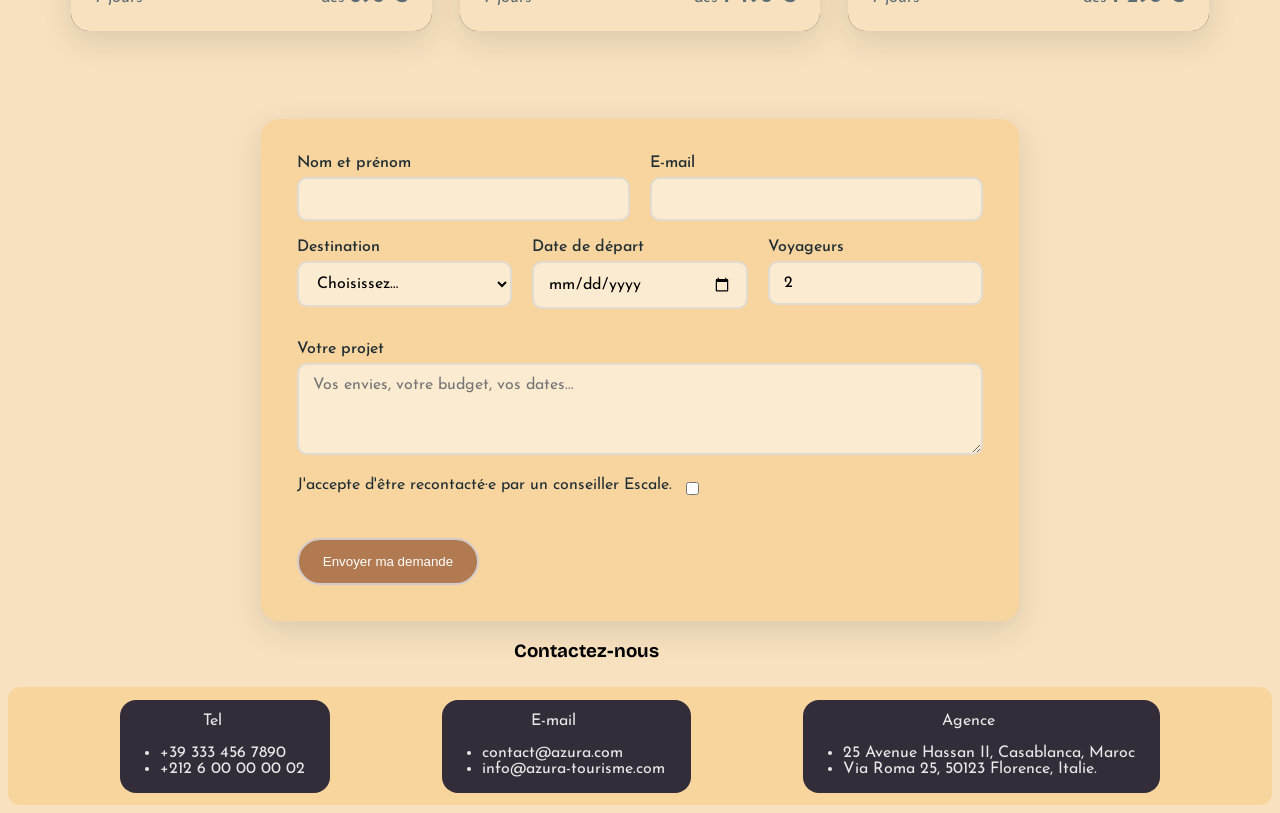
==== commit 28341c30: "finalisation du site" ====
--- a/index.html
+++ b/index.html
@@ -6,14 +6,14 @@
       <link rel="preconnect" href="https://fonts.googleapis.com">
       <link rel="preconnect" href="https://fonts.gstatic.com" crossorigin>
       <link href="https://fonts.googleapis.com/css2?family=Bricolage+Grotesque :opsz,wght@12..96,200..800&family=Josefin+Sans:ital,wght@0,100..700;1,100..700&display=swap" rel="stylesheet"> 
-      <title>AZURA</title>
+      <title>AZURA TRAVEL</title>
       <link rel="icon" href="img/logo.png">
       <link rel="stylesheet" href="css/feuille1.css">
       <meta name="Agence" content="Un site de voyage">
       <script src="js/script.js" defer></script> 
    </head>
    <body>
-        <header> 
+       <header> 
          <!-- --------------------------------entete et menu ------------------------------- -->
 
            <a href="#" class="logo">
@@ -35,20 +35,18 @@
 
             <nav class="menu" id="menu" >
                 <ul>
-                  <li><a href="#Accueil">Accueil</a></li>
-                  <li><a href="FAQ.html">FAQ</a></li>
+                  <li><a href="index.html">Accueil</a></li>
+                  <li><a href="faq.html">FAQ</a></li>
                 </ul>
             </nav> 
        </header>
         <main>
-            <!-- ---------------------------image d'accueil------------------------------------ -->
             <section class="hero" id="Accueil">
-                <div> <p class="surtitre">Agence de voyages depuis 2014</p></div>
-                <div > <h1>Explorez le monde avec AAZURA</h1></div>
+                <div > <h1>Explorez le monde avec AZURA TRAVEL</h1></div>
                 <div><p class="hero-texte"> Découvrez des destinations incroyables et vivez des expériences uniques.</p></div>
                 <div>  <a href="#destinations" class="bouton">Commencer l'aventure</a></div>
             </section>
-           <!-- ---------------------------------------------------destinations------------------------- -->
+
             <section id="destinations">
                <div class="cartes"> 
                   
@@ -58,7 +56,7 @@
                            <p class="etiquette">Asie · Émirats arabes unis</p>
                            <h3>Dubaï</h3>
                            <p>Gratte-ciel impressionnants, Burj Khalifa, plages luxueuses et architecture futuriste au cœur du désert.</p>
-                           <p class="prix"><span>7 jours</span> <span>dès <strong>980 €</strong></span></p>
+                           <p class="prix"><span>5 jours</span> <span>dès <strong>1 290 €</strong></span></p>
                            <a href="destination2.html">VOIR PLUS</a>
                        </div>
                     </article>
@@ -116,7 +114,6 @@
 
                 </div>
             </section> 
-            <!-- ---------------------------------formulaire------------------------------------------------------ -->
             <form class="formulaire" id="formulaire" action="#">
                <div class="ligne">
                    <div class="champ">
@@ -162,9 +159,8 @@
                 </div>
                 <button class="bouton" type="submit">Envoyer ma demande</button>
             </form>
-        </main>
-        <!-- --------------------------------------------footer-------------------------------------------------- -->
-        <footer>
+       </main>
+       <footer>
           <h3>Contactez-nous</h3>
           <section class="pied">
             <div class="p">
@@ -189,9 +185,7 @@
                 </ul>
 
             </div>
-        
-          </section>
-        
+            </section>
         </footer>
     </body>
 </html>
--- a/css/feuille1.css
+++ b/css/feuille1.css
@@ -1,25 +1,27 @@
-
+/* //////AMELIORATION DES QUATRES PAGES///// */
+body {
+    font-family: "Josefin Sans", sans-serif;
+   background-color: var(--fond-general);
+}
+
+h1, h2, h3 {
+    font-family: "Bricolage Grotesque", sans-serif;
+}
+/* ////// FIN AMELIORATION DES QUATRES PAGES///// */
 :root {
-  --primaire: #74a40b;
-  --accent: #87c711;
+  --fond-general: #f8e1bf;
+  --header: #f9d59e;
+  --menucouleur:rgb(77, 53, 10);
   --sombre: #10242b;
   --sable: #fbf6ef;
   --texte: #1f2d33;
-  --gris:#666;
+  --gris: #5d6d74;
   --titres: "Playfair Display", Georgia, serif;
   --corps: "Poppins", Arial, sans-serif;
   --rayon: 18px;
   --ombre: 0 10px 30px rgba(16, 36, 43, 0.12);
 }
 
-body {
-    font-family: "Josefin Sans", sans-serif;
-}
-
-h1, h2, h3 {
-    font-family: "Bricolage Grotesque", sans-serif;
-}
-
 
 
 /* RÈGLES GÉNÉRALES */
@@ -34,7 +36,7 @@
     align-items: start;
     padding: 20px 1%;
     position: relative;
-    background-color: rgb(60, 60, 233);
+    background-color: var(--header);
     border-radius: 10px;
     position: sticky;
     top: 0px;
@@ -53,7 +55,7 @@
     background-color: none ;
     border-radius: 16px;
     padding: 9px;
-    color:var(--sable);
+    color: rgba(255, 255, 255, 0.712);
     text-transform: uppercase;
 }
 
@@ -76,7 +78,7 @@
     display: block;
     width: 30px;
     height: 3px;
-    background-color: var(--sable);
+    background-color: #eeecf4;
     border-radius: 5px;
 }
 .Fermer {
@@ -95,9 +97,9 @@
     right: 0%;
     width: 150px;
     padding: 12px;
-    background-color: #b3c5d1;
+    background-color: #c5cbcf;
     opacity: 0.85;
-    border: 2px solid ;
+    border: 2px solid #e8e7ef;
     border-radius: 12px;
     z-index: 100;
     
@@ -127,7 +129,7 @@
 
 /* SURVOL */
 .menu a:hover {
-    background-color: #7d0a36;
+   background: --var(menucouleur);
     color: white;
 }
 
@@ -168,15 +170,6 @@
     background-color: #87c711;
     margin-bottom: 5%;
 }
-article div a{
-    text-decoration: none;
-    display: flex;
-    justify-content: center;
-    align-items: baseline;
-    font-size: smaller;
-   
-    
-}
 
 
 
@@ -193,7 +186,7 @@
   flex-direction: column;
   overflow: auto;
   border-radius: var(--rayon);
-  background: rgb(233, 234, 232);
+  background: rgb(35, 37, 33);
   box-shadow: var(--ombre);
   transition: transform 0.3s;
 }
@@ -206,7 +199,6 @@
   width: 100%;
   height: 220px;
   object-fit: cover;
-  border-radius: 12px;
 }
 
 .carte-contenu {
@@ -214,12 +206,12 @@
   display: flex;
   flex-direction: column;
   padding: 20px 24px 24px;
-  background: #e8ece8;
+   background-color: #f8e1bf;
 }
 
 .etiquette {
   margin: 0;
-  color: var(--primaire);
+  color:#65452f;
   font-size: 0.8rem;
   font-weight: 600;
   letter-spacing: 0.08em;
@@ -251,7 +243,7 @@
   max-width: 760px;
   padding: 36px;
   border-radius: var(--rayon);
-  background: var(--gris);
+  background-color: #f8d59f;
   color: var(--texte);
   box-shadow: var(--ombre);
   margin-left: 20%;
@@ -284,7 +276,7 @@
   padding: 12px 14px;
   border: 2px solid #e1dbd2;
   border-radius: 10px;
-  background: white;
+  background: rgba(255, 255, 255, 0.525);
   font: inherit;
 }
 .formulaire input:focus,
@@ -347,8 +339,9 @@
     display: flex;
     align-items: center;
     padding: 50px 8%;
-    color: white;
-    border-radius: 6px 6px 24px 24px;
+    color: rgba(255, 255, 255, 0.712);
+    border-radius: 1px 1px 1px 1px;
+    background-color: #f8e1bf;
 }
 
 .banniere-contenu {
@@ -406,6 +399,7 @@
     align-items: center;
     gap: 50px;
     padding: 90px 8%;
+    background-color: #f8e1bf;
 }
 
 
@@ -444,7 +438,6 @@
 .programme {
     padding: 12px;
     background-color: #f8e1bf;
-    border-radius: 12px;
 }
 
 
@@ -457,7 +450,7 @@
 
 .jour {
     flex: 1 1 260px;
-    background-color: white;
+   background-color: #f8e1bf;
     border-radius: 14px;
     overflow: hidden;
     box-shadow: 0 4px 15px rgba(0, 0, 0, 0.06);
@@ -475,6 +468,7 @@
 
 .jour-contenu {
     padding: 22px;
+    background-color: #f8e1bf;
 }
 
 .jour-contenu span {
@@ -500,6 +494,7 @@
     align-items: center;
     gap: 50px;
     padding: 90px 8%;
+     background-color: #f8e1bf;
 }
 
 .inclus-image,
@@ -522,7 +517,7 @@
 
 .galerie-section {
     padding:auto;
-    background-color: #f8f6f3;
+    background-color: #f8e1bf;
 }
 
 .galerie {
@@ -535,13 +530,14 @@
     flex: 1 1 200px;
     width: 100%;
     height: 260px;
-    border-radius: 100px;
+    border-radius: 14px;
 }
 
 /* TARIFS */
 
 .tarifs {
     padding: 80px 8%;
+     background-color: #f8e1bf;
 }
 
 .tableau-conteneur {
@@ -583,8 +579,8 @@
 .demande {
     text-align: center;
     padding: 70px 8%;
-    background-color: #7ba6f0;
-    border-radius: 12px;
+    background-color: #f8d59f;
+    border-radius: 0;
 }
 
 .demande h2 {
@@ -617,7 +613,7 @@
     display: flex;
     justify-content:space-evenly;
     align-items: center;
-    background:  #e2d7d7 ;
+    background-color: #f9d59e;
     margin-top: 2%;
     padding-top: 1%;
     box-sizing: content-box;
@@ -628,12 +624,83 @@
     flex-direction: column;
     justify-content: center;
     align-items: center;
-    background: #0e0d10;
+    background: #332c39;
     color: #eae8e7;
     padding-top: 1%;
     padding-right: 2%;
     margin-bottom: 1%;
     border-radius: 16px;
-    border: var(--sable)solid;
-
-}
+}
+/* ADAPTATION AUX PETITS ECRANS */
+
+@media (max-width: 700px) {
+
+    .banniere {
+        min-height: 380px;
+        padding: 35px 6%;
+    }
+
+    .banniere h1 {
+        font-size: 44px;
+    }
+
+    .presentation,
+    .inclus {
+        flex-direction: column;
+        padding: 55px 6%;
+    }
+
+    .programme,
+    .galerie-section,
+    .tarifs {
+        padding: 55px 6%;
+    }
+
+    .presentation-image,
+    .inclus-image {
+        width: 100%;
+    }
+
+    .presentation-image img,
+    .inclus-image img {
+        height: 280px;
+    }
+
+    .section-titre h2,
+    .presentation-texte h2,
+    .inclus h2 {
+        font-size: 27px;
+    }
+    /* footer */
+
+    footer h3 {
+        margin-left: 0;
+        margin-right: 0;
+        text-align: center;
+    }
+
+    .pied {
+        flex-direction: column;
+        justify-content: center;
+        gap: 20px;
+        padding: 15px;
+    }
+
+    .p {
+        width: 90%;
+        padding: 15px;
+        margin-bottom: 10px;
+        box-sizing: border-box;
+        text-align: center;
+    }
+}
+
+
+
+
+
+
+
+
+
+
